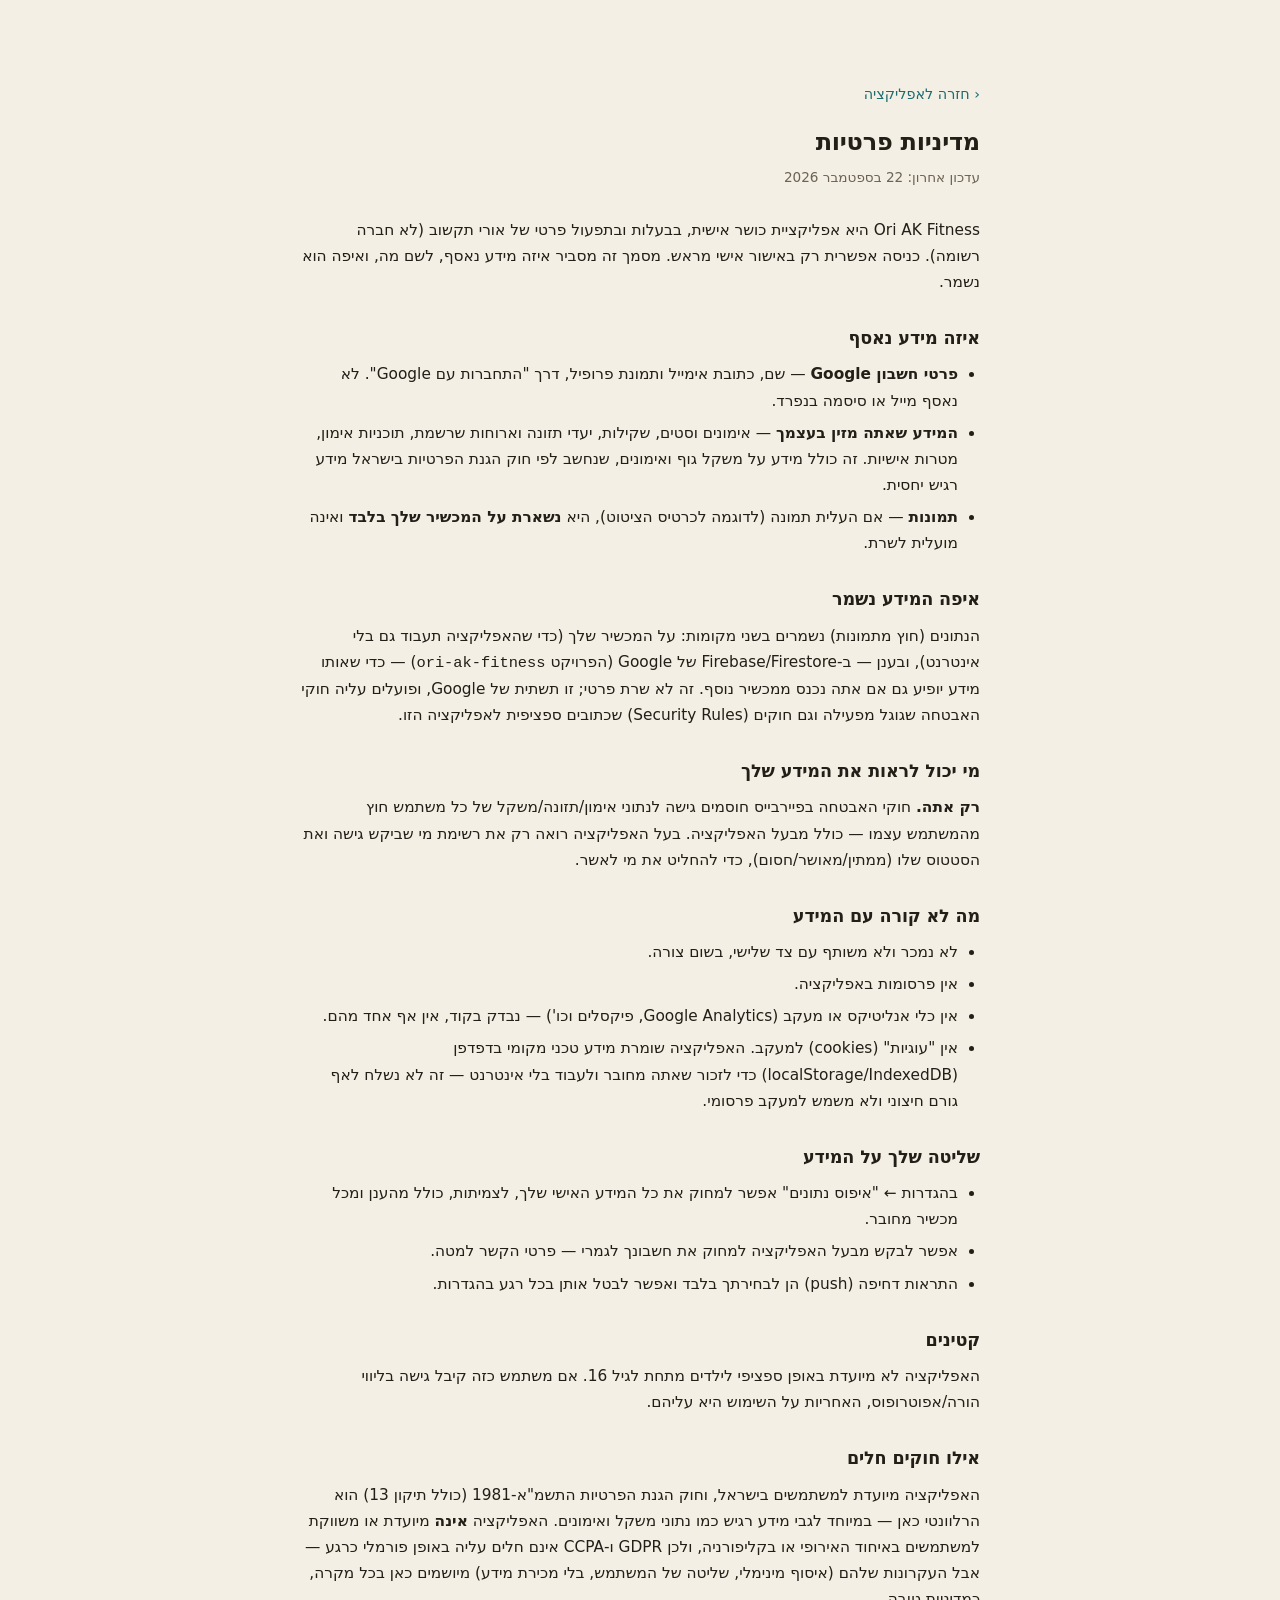
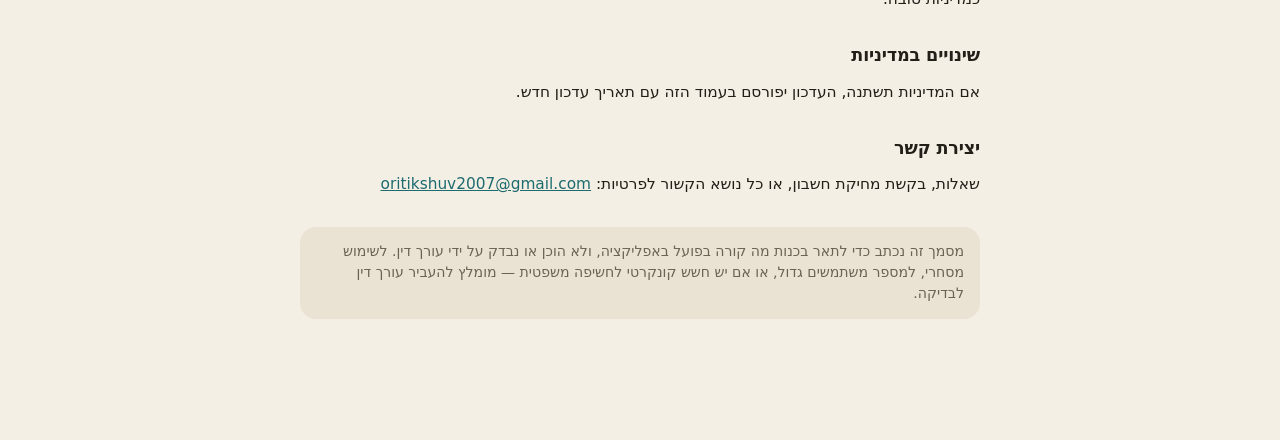
==== privacy.html @ 2ae24470 "Add privacy policy and terms of use pages New privacy.html and terms.html, styled to match the app (" ====
<!DOCTYPE html>
<html lang="he" dir="rtl">
<head>
  <meta charset="UTF-8">
  <meta name="viewport" content="width=device-width, initial-scale=1">
  <title>מדיניות פרטיות — Ori AK Fitness</title>
  <meta name="robots" content="noindex">
  <link rel="icon" href="icons/icon-192.png">
  <link rel="stylesheet" href="css/styles.css">
  <style>
    .legal-page { max-width: 720px; margin: 0 auto; padding: calc(var(--safe-top) + 28px) 20px calc(var(--safe-bottom) + 60px); }
    .legal-page h1 { font-size: 1.5rem; margin-bottom: 6px; }
    .legal-page .updated { color: var(--text-dim); font-size: .85rem; margin-bottom: 28px; }
    .legal-page h2 { font-size: 1.1rem; margin: 30px 0 10px; }
    .legal-page p, .legal-page li { color: var(--text); line-height: 1.7; font-size: .96rem; }
    .legal-page ul { margin: 8px 0; padding-inline-start: 22px; display: flex; flex-direction: column; gap: 6px; }
    .legal-page a { color: var(--gold-deep); }
    .legal-back { display: inline-block; margin-bottom: 18px; color: var(--text-dim); font-size: .9rem; text-decoration: none; }
    .legal-note { background: var(--bg-elev-2); border-radius: var(--r-md); padding: 14px 16px; font-size: .88rem; color: var(--text-dim); margin-top: 30px; }
  </style>
</head>
<body style="background:var(--bg)">
  <main class="legal-page">
    <a class="legal-back" href="./">‹ חזרה לאפליקציה</a>
    <h1>מדיניות פרטיות</h1>
    <p class="updated">עדכון אחרון: 22 בספטמבר 2026</p>

    <p>
      Ori AK Fitness היא אפליקציית כושר אישית, בבעלות ובתפעול פרטי של אורי תקשוב
      (לא חברה רשומה). כניסה אפשרית רק באישור אישי מראש. מסמך זה מסביר איזה מידע
      נאסף, לשם מה, ואיפה הוא נשמר.
    </p>

    <h2>איזה מידע נאסף</h2>
    <ul>
      <li><b>פרטי חשבון Google</b> — שם, כתובת אימייל ותמונת פרופיל, דרך "התחברות עם Google". לא נאסף מייל או סיסמה בנפרד.</li>
      <li><b>המידע שאתה מזין בעצמך</b> — אימונים וסטים, שקילות, יעדי תזונה וארוחות שרשמת, תוכניות אימון, מטרות אישיות. זה כולל מידע על משקל גוף ואימונים, שנחשב לפי חוק הגנת הפרטיות בישראל מידע רגיש יחסית.</li>
      <li><b>תמונות</b> — אם העלית תמונה (לדוגמה לכרטיס הציטוט), היא <b>נשארת על המכשיר שלך בלבד</b> ואינה מועלית לשרת.</li>
    </ul>

    <h2>איפה המידע נשמר</h2>
    <p>
      הנתונים (חוץ מתמונות) נשמרים בשני מקומות: על המכשיר שלך (כדי שהאפליקציה תעבוד
      גם בלי אינטרנט), ובענן — ב-Firebase/Firestore של Google (הפרויקט
      <code>ori-ak-fitness</code>) — כדי שאותו מידע יופיע גם אם אתה נכנס ממכשיר נוסף.
      זה לא שרת פרטי; זו תשתית של Google, ופועלים עליה חוקי האבטחה שגוגל מפעילה
      וגם חוקים (Security Rules) שכתובים ספציפית לאפליקציה הזו.
    </p>

    <h2>מי יכול לראות את המידע שלך</h2>
    <p>
      <b>רק אתה.</b> חוקי האבטחה בפיירבייס חוסמים גישה לנתוני אימון/תזונה/משקל של
      כל משתמש חוץ מהמשתמש עצמו — כולל מבעל האפליקציה. בעל האפליקציה רואה רק את
      רשימת מי שביקש גישה ואת הסטטוס שלו (ממתין/מאושר/חסום), כדי להחליט את מי לאשר.
    </p>

    <h2>מה לא קורה עם המידע</h2>
    <ul>
      <li>לא נמכר ולא משותף עם צד שלישי, בשום צורה.</li>
      <li>אין פרסומות באפליקציה.</li>
      <li>אין כלי אנליטיקס או מעקב (Google Analytics, פיקסלים וכו') — נבדק בקוד, אין אף אחד מהם.</li>
      <li>אין "עוגיות" (cookies) למעקב. האפליקציה שומרת מידע טכני מקומי בדפדפן (localStorage/IndexedDB) כדי לזכור שאתה מחובר ולעבוד בלי אינטרנט — זה לא נשלח לאף גורם חיצוני ולא משמש למעקב פרסומי.</li>
    </ul>

    <h2>שליטה שלך על המידע</h2>
    <ul>
      <li>בהגדרות ← "איפוס נתונים" אפשר למחוק את כל המידע האישי שלך, לצמיתות, כולל מהענן ומכל מכשיר מחובר.</li>
      <li>אפשר לבקש מבעל האפליקציה למחוק את חשבונך לגמרי — פרטי הקשר למטה.</li>
      <li>התראות דחיפה (push) הן לבחירתך בלבד ואפשר לבטל אותן בכל רגע בהגדרות.</li>
    </ul>

    <h2>קטינים</h2>
    <p>
      האפליקציה לא מיועדת באופן ספציפי לילדים מתחת לגיל 16. אם משתמש כזה קיבל
      גישה בליווי הורה/אפוטרופוס, האחריות על השימוש היא עליהם.
    </p>

    <h2>אילו חוקים חלים</h2>
    <p>
      האפליקציה מיועדת למשתמשים בישראל, וחוק הגנת הפרטיות התשמ"א-1981 (כולל
      תיקון 13) הוא הרלוונטי כאן — במיוחד לגבי מידע רגיש כמו נתוני משקל ואימונים.
      האפליקציה <b>אינה</b> מיועדת או משווקת למשתמשים באיחוד האירופי או בקליפורניה,
      ולכן GDPR ו-CCPA אינם חלים עליה באופן פורמלי כרגע — אבל העקרונות שלהם (איסוף
      מינימלי, שליטה של המשתמש, בלי מכירת מידע) מיושמים כאן בכל מקרה, כמדיניות טובה.
    </p>

    <h2>שינויים במדיניות</h2>
    <p>אם המדיניות תשתנה, העדכון יפורסם בעמוד הזה עם תאריך עדכון חדש.</p>

    <h2>יצירת קשר</h2>
    <p>שאלות, בקשת מחיקת חשבון, או כל נושא הקשור לפרטיות: <a href="mailto:oritikshuv2007@gmail.com">oritikshuv2007@gmail.com</a></p>

    <div class="legal-note">
      מסמך זה נכתב כדי לתאר בכנות מה קורה בפועל באפליקציה, ולא הוכן או נבדק
      על ידי עורך דין. לשימוש מסחרי, למספר משתמשים גדול, או אם יש חשש קונקרטי
      לחשיפה משפטית — מומלץ להעביר עורך דין לבדיקה.
    </div>
  </main>
</body>
</html>
---- css/styles.css ----
/* ===================================================================
   Ori Fitness App — עיצוב ראשי (RTL, מובייל-first)
   =================================================================== */

/* ===== ערכת ברירת המחדל: קרם בהיר ===== */
:root {
  --bg:            #f4efe4;
  --bg-elev:       #fffdf7;
  --bg-elev-2:     #eae3d4;
  --line:          rgba(20, 18, 14, .14);
  --line-strong:   rgba(20, 18, 14, .30);
  --line-neutral:  #dbd1be;
  --text:          #221e18;
  --text-dim:      #6b6253;
  --text-faint:    #7b7367;  /* כהה מספיק כדי לעבור את סף הקריאות על הקרם — הערך הקודם (#9b9284) הגיע ל-3.0:1 בלבד */

  --accent:        #2f2a22;   /* אספרסו — הצבע הפעיל על רקע קרם */
  --accent-ink:    #fbf7ef;   /* טקסט על גבי הצבע הפעיל */
  --accent-soft:   rgba(47, 42, 34, .09);
  --accent-2:      #1d6f8f;

  --ok:            #25d366;
  --ok-soft:       rgba(37, 211, 102, .18);
  --warn:          #9a6400;
  --danger:        #b3282f;

  --protein:       #1d6f8f;
  --carbs:         #9a6400;
  --fat:           #6d4bab;

  --shadow-strong: rgba(90, 75, 45, .16);
  --shadow-soft:   rgba(90, 75, 45, .10);
  --scrim:         rgba(255, 253, 247, .82);
  --overlay:       rgba(244, 239, 228, .92);
  --quote-scrim-1: rgba(24, 20, 14, .92);
  --quote-scrim-2: rgba(24, 20, 14, .68);
  --quote-scrim-3: rgba(24, 20, 14, .24);
  --quote-text:    #fdfaf3;

  /* טורקיז — קבוע בשתי הערכות (לא הופך צבע לפי ערכת נושא), משמש רק
     כמבטא "הישג/התקדמות" נקודתי (תגים, פס התקדמות, כפתור ראשי בבית) —
     לא כצבע רקע כללי, כדי לא להציף */
  --gold:      #2f9298;
  --gold-deep: #1d6b6f;
  --gold-ink:  #eaf6f6;

  /* מילוי הכפתורים הראשיים — טורקיז בהיר, ובאז' של האפליקציה במצב לילה
     (נדרס למטה בשני הבלוקים הכהים). לא --gold עצמו: זה נשאר קבוע
     בכוונה לשימושים אחרים (תג "היום", פס התקדמות וכו') */
  --btn-fill-a: var(--gold);
  --btn-fill-b: var(--gold-deep);
  --btn-ink:    var(--gold-ink);

  /* מסגרת/טקסט "היום" באריחי השבוע — טורקיז מותר להישאר שם (יום, לא
     כפתור), אבל gold-deep על רקע כהה יוצא ניגודיות נמוכה מדי לקריאה
     (~2.8:1, מתחת לסף). gold הבהיר יותר עובר (~4.7:1); הטקסט עצמו
     במצב לילה עובר לגמרי לצבע הטקסט הרגיל, קריא ולבן כמעט */
  --today-mark: var(--gold-deep);
  --today-text: var(--gold-deep);

  /* טקסט שנקבע שחור-קבוע (ברכת הבית, כותרת האתגר וכו') — שחור על הקרם
     הבהיר של מצב יום נראה מצוין, אבל אותו #000 קבוע על רקע כהה כמעט
     נעלם. נדרס לבאז' של האפליקציה בשני בלוקי מצב הלילה למטה */
  --hard-black: #000;

  /*
   * חזרה לפונט המערכת. ניסינו כאן Heebo לגוף ו-Frank Ruhl Libre
   * לכותרות, ואורי ביקש את הכתב הקודם בחזרה.
   *
   * הטוקנים נשארו: החלפת כתב בעתיד היא שינוי בשתי השורות האלה בלבד,
   * ואין צורך לגעת שוב בכל הקובץ.
   */
  --font-body: system-ui, -apple-system, "Segoe UI", Roboto, "Helvetica Neue", Arial, sans-serif;
  --font-display: var(--font-body);

  --r-sm: 10px;
  --r-md: 16px;
  --r-lg: 22px;

  --safe-top:    env(safe-area-inset-top, 0px);
  --safe-bottom: env(safe-area-inset-bottom, 0px);
  --tabbar-h: 62px;
  --topbar-h: 54px;
}

/* ===== מצב לילה ===== */
:root[data-theme="dark"] {
  --bg:            #0f1115;
  --bg-elev:       #171a21;
  --bg-elev-2:     #1e222b;
  --line:          rgba(240, 227, 200, .13);
  --line-strong:   rgba(240, 227, 200, .30);
  --line-neutral:  #2a2f3a;
  --text:          #eef1f6;
  --text-dim:      #9aa3b2;
  --text-faint:    #7d8798;

  --accent:        #f0e3c8;   /* קרם — במקום הכתום שהיה */
  --accent-ink:    #1a1610;
  --accent-soft:   rgba(240, 227, 200, .13);
  --accent-2:      #35c9ff;

  /* במצב לילה הכפתורים הראשיים עוברים מטורקיז לבאז' של האפליקציה */
  --btn-fill-a: var(--accent);
  --btn-fill-b: var(--accent);
  --btn-ink:    var(--accent-ink);

  /* "היום" באריחי השבוע: מסגרת בטורקיז הבהיר יותר (קריא על רקע כהה),
     והטקסט עצמו לבן כמו כל טקסט רגיל — לא טורקיז כהה שנבלע ברקע */
  --today-mark: var(--gold);
  --today-text: var(--text);

  /* אותו סיפור: שחור-קבוע נבלע ברקע הכהה, עובר לבאז' של האפליקציה */
  --hard-black: var(--accent);

  --ok:            #25d366;
  --ok-soft:       rgba(37, 211, 102, .22);
  --warn:          #ffc247;
  --danger:        #ff4d5e;

  --protein:       #35c9ff;
  --carbs:         #ffc247;
  --fat:           #b98cff;

  --shadow-strong: rgba(0, 0, 0, .45);
  --shadow-soft:   rgba(0, 0, 0, .32);
  --scrim:         rgba(15, 17, 21, .82);
  --overlay:       rgba(10, 11, 14, .9);
  --quote-scrim-1: rgba(10, 11, 14, .94);
  --quote-scrim-2: rgba(10, 11, 14, .72);
  --quote-scrim-3: rgba(10, 11, 14, .28);
  --quote-text:    #f4f6fa;
}

/* מי שלא בחר ידנית — הולך לפי הגדרת המכשיר */
@media (prefers-color-scheme: dark) {
  :root:not([data-theme="light"]) {
    --bg:            #0f1115;
    --bg-elev:       #171a21;
    --bg-elev-2:     #1e222b;
    --line:          rgba(240, 227, 200, .13);
    --line-strong:   rgba(240, 227, 200, .30);
    --line-neutral:  #2a2f3a;
    --text:          #eef1f6;
    --text-dim:      #9aa3b2;
    --text-faint:    #7d8798;

    --accent:        #f0e3c8;
    --accent-ink:    #1a1610;
    --accent-soft:   rgba(240, 227, 200, .13);
    --accent-2:      #35c9ff;

    --btn-fill-a: var(--accent);
    --btn-fill-b: var(--accent);
    --btn-ink:    var(--accent-ink);

    --today-mark: var(--gold);
    --today-text: var(--text);

    --hard-black: var(--accent);

    --ok:            #25d366;
    --ok-soft:       rgba(37, 211, 102, .22);
    --warn:          #ffc247;
    --danger:        #ff4d5e;

    --protein:       #35c9ff;
    --carbs:         #ffc247;
    --fat:           #b98cff;

    --shadow-strong: rgba(0, 0, 0, .45);
    --shadow-soft:   rgba(0, 0, 0, .32);
    --scrim:         rgba(15, 17, 21, .82);
    --overlay:       rgba(10, 11, 14, .9);
    --quote-scrim-1: rgba(10, 11, 14, .94);
    --quote-scrim-2: rgba(10, 11, 14, .72);
    --quote-scrim-3: rgba(10, 11, 14, .28);
    --quote-text:    #f4f6fa;
  }
}

/* בחירה ידנית גוברת תמיד על הגדרת המכשיר */
:root[data-theme="light"] {
  --bg:            #f4efe4;
  --bg-elev:       #fffdf7;
  --bg-elev-2:     #eae3d4;
  --line:          rgba(20, 18, 14, .14);
  --line-strong:   rgba(20, 18, 14, .30);
  --line-neutral:  #dbd1be;
  --text:          #221e18;
  --text-dim:      #6b6253;
  --text-faint:    #7b7367;  /* כהה מספיק כדי לעבור את סף הקריאות על הקרם — הערך הקודם (#9b9284) הגיע ל-3.0:1 בלבד */

  --accent:        #2f2a22;
  --accent-ink:    #fbf7ef;
  --accent-soft:   rgba(47, 42, 34, .09);
  --accent-2:      #1d6f8f;

  --ok:            #25d366;
  --ok-soft:       rgba(37, 211, 102, .18);
  --warn:          #9a6400;
  --danger:        #b3282f;

  --protein:       #1d6f8f;
  --carbs:         #9a6400;
  --fat:           #6d4bab;

  --shadow-strong: rgba(90, 75, 45, .16);
  --shadow-soft:   rgba(90, 75, 45, .10);
  --scrim:         rgba(255, 253, 247, .82);
  --overlay:       rgba(244, 239, 228, .92);
}

* { box-sizing: border-box; -webkit-tap-highlight-color: transparent; }

/*
 * לחיצה ארוכה על כפתור או כותרת באפליקציה מותקנת לא אמורה לסמן טקסט
 * ולפתוח תפריט "העתק" — זו התנהגות של דף אינטרנט והיא מה שהכי מסגיר
 * שזה לא אפליקציה. שדות קלט וטקסט חופשי שהמשתמש כתב נשארים ניתנים
 * לבחירה, כי שם זה כן שימושי.
 */
body { -webkit-user-select: none; user-select: none; }
input, textarea, [contenteditable],
.quote-text, .goal-text, .full-menu-note, .li-sub, .meal-note {
  -webkit-user-select: text; user-select: text;
}

/*
 * שתי לחיצות מהירות על אותו מקום מגדילות את המסך בדפדפן — וזה קורה בלי
 * כוונה כשלוחצים ברצף על כפתורים קרובים (סימון סטים, ספירת חזרות).
 * manipulation מבטל את זיהוי הלחיצה-הכפולה הזה ומשאיר גלילה רגילה,
 * וגם מוחק את השהיית 300ms שהדפדפן ממתין כדי לבדוק אם תבוא לחיצה שנייה.
 * התוצאה: לחיצות מגיבות מיד, והמסך לא זז.
 *
 * הכלל חל על כל אלמנט ולא רק על html, כי touch-action אינו עובר בירושה:
 * כלל על העטיפה בלבד היה משאיר את הכפתורים עצמם — בדיוק מה שלוחצים
 * עליו — עם ההתנהגות הישנה. (נתפס בבדיקה, לא בהנחה.)
 */
* { touch-action: manipulation; }

/*
 * ספארי באייפון מגדיל את כל העמוד ברגע שנוגעים בשדה קלט שהגופן בו קטן
 * מ-16px — ואז נשאר מוגדל. רוב השדות כאן היו 15.2px, ולכן כל הקלדה של
 * משקל, חזרות או קלוריות הקפיצה את המסך. אין דרך לכבות את זה; הדרך
 * היחידה היא שהגופן לא ירד מ-16px. הכלל יושב אחרי כל השאר בכוונה,
 * כדי לתפוס גם שדות שמגדירים גודל משלהם.
 */
input, select, textarea { font-size: 16px; }

/*
 * רשת שמתפשטת עד קצה המסך (למשל רצועת ימי השבוע) מחושבת בפיקסלים
 * שלמים, אבל ספארי באייפון לפעמים מעגל את עמודות ה-1fr קצת אחרת
 * מכרום — הפרש של כמה פיקסלים שלא נראה כאן בבדיקה בדסקטופ, אבל
 * מציג בפועל תוכן בולט מעבר לקצה המסך אצל אורי. overflow-x:hidden
 * לא מקטין שום דבר — הוא רק מוודא שהפרש עיגול כזה נחתך בשקט במקום
 * ליצור פס גלילה אופקי או "לצאת" מהמסך.
 *
 * רק על html, לא גם על body: כשגם ל-body יש overflow-y מוצהר (אפילו
 * auto), הדפדפן לפעמים בוחר בו כ"מיכל הגלילה" למרות שאין לו בפועל
 * מה לגלול (body פשוט גדל כדי להכיל את התוכן שלו, הוא אף פעם לא
 * "עולה על גדותיו" בעצמו) — וגלגלת העכבר נבלעת בלי לגלול בכלל.
 * html לבד עדיין חוסם את אותה גלישה אופקית, כי הוא ההורה החיצוני
 * ביותר בכל מקרה.
 */
html { overflow-x: hidden; }

html, body {
  margin: 0;
  padding: 0;
  background: var(--bg);
  color: var(--text);
  font-family: var(--font-body);
  /*
   * 16px — גודל הבסיס הסטנדרטי, וכמעט כל הגדלים בקובץ נמדדים ממנו ב-rem.
   *
   * היה כאן 18px לזמן קצר, יחד עם הקטנה של כל העמוד בטלפון: השילוב
   * הזה נראה קטן. כשההקטנה בוטלה והדף עבר לרוחב המכשיר, אותם 18px
   * הפכו לגדולים מדי. 16 ברוחב אמיתי הוא הגודל הנכון — גדול יותר
   * ממה שהיה כאן קודם בפועל, ובלי להיראות מוגזם.
   */
  font-size: 16px;
  line-height: 1.5;
  overscroll-behavior-y: none;
}

body {
  min-height: 100dvh;
  padding-top: calc(var(--topbar-h) + var(--safe-top));
  padding-bottom: calc(var(--tabbar-h) + var(--safe-bottom));
}

h1, h2, h3 { margin: 0; font-weight: 700; letter-spacing: -.01em; }
p { margin: 0; }
button { font-family: inherit; font-size: inherit; }
.hidden { display: none !important; }
.muted { color: var(--text-dim); font-size: .9rem; }

/* ---------- סרגל עליון ---------- */
.topbar {
  position: fixed; inset-block-start: 0; inset-inline: 0; z-index: 40;
  padding-top: var(--safe-top);
  background: var(--scrim);
  backdrop-filter: blur(14px);
  -webkit-backdrop-filter: blur(14px);
  border-bottom: 1px solid var(--line);
}
.topbar-inner {
  height: var(--topbar-h);
  display: flex; align-items: center; justify-content: space-between;
  padding: 0 16px;
}
.brand { display: flex; align-items: center; gap: 9px; }
.brand-logo { width: 28px; height: 28px; border-radius: 8px; display: block; }
.brand-name { font-weight: 800; font-size: 1.05rem; letter-spacing: -.02em; }

.live-timer {
  display: flex; align-items: center; gap: 7px;
  background: var(--accent-soft); color: var(--accent);
  border: 1px solid var(--accent);
  padding: 5px 11px; border-radius: 999px;
  font-variant-numeric: tabular-nums; font-weight: 700; font-size: .9rem;
}
.pulse-dot {
  width: 7px; height: 7px; border-radius: 50%; background: var(--accent);
  animation: pulse 1.4s ease-in-out infinite;
}
@keyframes pulse { 0%,100% { opacity: 1; transform: scale(1); } 50% { opacity: .35; transform: scale(.75); } }

/* ---------- מסכים ---------- */
main { padding: 16px; max-width: 620px; margin: 0 auto; }
.screen { animation: fadeIn .22s ease; }
@keyframes fadeIn { from { opacity: 0; transform: translateY(6px); } to { opacity: 1; transform: none; } }

/* מעבר בהחלקת אצבע — קצר בכוונה: מעל זה זה מרגיש איטי, לא חלק */
.screen.slide-left  { animation: slideFromLeft .19s ease-out; }
.screen.slide-right { animation: slideFromRight .19s ease-out; }
@keyframes slideFromLeft  { from { opacity: .4; transform: translateX(26px); } to { opacity: 1; transform: none; } }
@keyframes slideFromRight { from { opacity: .4; transform: translateX(-26px); } to { opacity: 1; transform: none; } }

/* יותר אוויר בין המקטעים — הרווח הוא מה שמפריד ביניהם עכשיו, במקום
   הקווים הכהים שהוסרו */
.section-head {
  display: flex; align-items: center; justify-content: flex-start; gap: 10px;
  margin: 34px 0 12px;
}
.section-head h2 { font-size: 1.05rem; }

/* אייקון לצד כותרות מקטע — מסגרת דקה בגוון האקסנט, לא רק קו אפור */
/* המידות ב-em ולא ב-px: כך האייקון גדל יחד עם הכותרת שלצידו.
   בפיקסלים קבועים הוא נחתך ברגע שגודל הטקסט הבסיסי עלה. */
.head-icon {
  flex: none; width: 1.3em; height: 1.3em; color: var(--gold-deep);
  display: grid; place-items: center; font-size: 1.15rem; line-height: 1;
}
.head-icon svg { width: 100%; height: 100%; }

/* ---------- תת-קטגוריות אימונים: כוח / אירובי, תחת כותרת "אימונים" אחת ---------- */
.workout-categories { display: flex; flex-direction: column; gap: 22px; }
.workout-category h3 {
  font-size: .86rem; font-weight: 700; color: var(--text-dim);
  margin: 0 0 9px; padding: 0 2px;
}
/* דחיפה לקצה השני של השורה — כדי שהאייקון+הכותרת יישארו צמודים בהתחלה
   גם כשיש עוד פריט (badge/כפתורים) באותה שורה */
.head-actions { display: flex; gap: 8px; margin-inline-start: auto; }

/*
 * שורת פעולות התזונה (חיפוש/ברקוד/מהיר/חדש/מהמאגר) — היו חמישה
 * כפתורי טקסט בתוך שורת הכותרת, שנשברו בלי סדר ברוחב טלפון ואחד
 * מהם (הראשי) בלט בגודל שונה. עכשיו רשת אחידה מתחת לכותרת, בסגנון
 * אייקון-מעל-תווית כמו שורת הניווט התחתונה — כל התאים באותו גודל
 * בדיוק, כולל הפעולה הראשית, שמסומנת רק בצבע ולא בגודל.
 */
.food-actions {
  display: grid; grid-template-columns: repeat(5, 1fr); gap: 8px;
  margin: 2px 0 16px;
}
.food-action {
  display: flex; flex-direction: column; align-items: center; gap: 4px;
  background: linear-gradient(155deg, rgba(255,255,255,.28), rgba(0,0,0,.08)), linear-gradient(150deg, var(--btn-fill-a), var(--btn-fill-b));
  border: 1px solid transparent; color: var(--btn-ink);
  border-radius: var(--r-md); padding: 10px 2px; font-size: .72rem; font-weight: 700;
  cursor: pointer; transition: transform .08s ease, border-color .15s ease;
}
.food-action:active { transform: scale(.96); }
.food-action span { font-size: 1.2rem; line-height: 1; }
/* חמישה תאים ברוחב טלפון צר במיוחד נדחסים מתחת לנוחות קריאה —
   התווית יורדת שורה כדי שהריווח הפנימי לא יילחץ עוד יותר */
@media (max-width: 350px) {
  .food-action { font-size: 0; }
  .food-action span { font-size: 1.3rem; }
}
.hs-value { margin-inline-start: auto; }

/* ---------- כפתורים ---------- */
.btn {
  border: none; border-radius: var(--r-md); padding: 13px 18px;
  font-weight: 700; color: var(--text); background: var(--bg-elev-2);
  cursor: pointer; transition: transform .08s ease, filter .15s ease, background .15s ease;
  display: inline-flex; align-items: center; justify-content: center; gap: 7px;
}
.btn:active { transform: scale(.97); }
/* כל כפתור פעולה ראשי — הטורקיז שלנו, עם שכבת ברק אלכסונית עדינה, לא רק בבית */
.btn-primary {
  background: linear-gradient(155deg, rgba(255,255,255,.3), rgba(0,0,0,.08)), linear-gradient(150deg, var(--btn-fill-a), var(--btn-fill-b));
  color: var(--btn-ink);
  box-shadow: 0 8px 18px -6px rgba(29, 107, 111, .45), 0 2px 4px rgba(29, 107, 111, .3);
  letter-spacing: .01em;
}
.btn-secondary { background: var(--bg-elev-2); border: 1px solid var(--line); }
.btn-danger { background: var(--danger); color: #fff; }
.btn-ghost { background: transparent; border: 1px solid var(--line); color: var(--text-dim); }
.btn-sm { padding: 8px 13px; font-size: .85rem; border-radius: var(--r-sm); }
.btn-xl { width: 100%; padding: 17px; font-size: 1.08rem; border-radius: var(--r-lg); margin-top: 4px; }
.btn-block { width: 100%; }
.icon-btn {
  background: transparent; border: none; color: var(--text-dim);
  font-size: 1.25rem; width: 38px; height: 38px; border-radius: 50%;
  display: grid; place-items: center; cursor: pointer;
}
.icon-btn:active { background: var(--bg-elev-2); }

/* ---------- כרטיסים ---------- */
.quote-card, .timer-card, .kcal-card, .chart-card, .card {
  background: var(--bg-elev);
  border: 1px solid var(--line);
  border-radius: var(--r-lg);
  padding: 18px;
}

/* ברכה בראש מסך הבית — לפי שעה + שם, אם הוגדר. פונט סריפי עברי לתחושה
   יוקרתית/עורכת-דין יותר מברירת המחדל, ותאריך מלא כשורת משנה איטלקית עדינה */
.home-heading { margin: 2px 4px 20px; }
/* שחור בהיר, באז' במצב לילה — ראו --hard-black */
.greeting {
  font-size: 1.65rem; font-weight: 700; letter-spacing: -.01em;
  margin: 0; text-wrap: balance; color: var(--hard-black);
}
.home-date {
  margin: 5px 0 0; font-size: .85rem; font-weight: 600;
  color: var(--hard-black); opacity: .75;
}

/* כותרות המקטעים במסך הבית — פונט רגיל, נקי, עקבי עם שאר האפליקציה */
#screen-home .section-head h2 {
  font-weight: 700; font-size: 1.05rem;
}

/* כרטיס הציטוט — תמונה מהגלריה שלך ברקע, מתחלפת מדי יום עם הציטוט */
.quote-card {
  position: relative; overflow: hidden; padding: 0;
  min-height: 234px; display: flex; align-items: center;
  border-radius: var(--r-lg); border-color: var(--line-neutral);
}
.quote-photo {
  position: absolute; inset: 0;
  background-size: cover; background-position: center;
  transition: opacity .4s ease;
}
.quote-card.has-photo .quote-photo { cursor: pointer; }
/* ברירת מחדל כשאין עדיין תמונות: רקע גיאומטרי בצבעי האפליקציה */
.quote-card:not(.has-photo) .quote-photo {
  background:
    radial-gradient(120% 90% at 85% 0%, rgba(47, 146, 152, .3), transparent 62%),
    repeating-linear-gradient(115deg, rgba(255,255,255,.04) 0 2px, transparent 2px 16px),
    linear-gradient(160deg, #2f2a22, #1a1712);
}
/* שכבת כהות כדי שהטקסט יישאר קריא על כל תמונה */
.quote-card::after {
  content: ''; position: absolute; inset: 0; pointer-events: none;
  /* כהות מרוכזת באמצע (מאחורי הציטוט הממורכז) ובתחתית (מאחורי שורת המקור הקטנה) —
     והחלק העליון נשאר בהיר יותר, כדי שרואים בפועל את התמונה שהעלית */
  background: linear-gradient(to top,
    var(--quote-scrim-2) 6%, var(--quote-scrim-1) 36%,
    var(--quote-scrim-1) 64%, var(--quote-scrim-3) 100%);
}
/* הכרטיס תמיד כהה מתחת לתמונה, גם בערכה הבהירה — לכן טקסט בהיר קבוע */
.quote-text { color: var(--quote-text); }
/* הטקסט (עם הגרשיים) ממורכז אנכית ואופקית בכרטיס */
.quote-body { position: relative; z-index: 1; padding: 18px 18px 44px; width: 100%; text-align: center; }
.quote-text {
  font-size: 1.06rem; font-weight: 600; text-wrap: balance;
  text-shadow: 0 1px 12px rgba(0,0,0,.6);
}
/* שורת המקור — צמודה לתחתית הכרטיס, קטנה ונפרדת מהציטוט הממורכז */
.quote-by {
  position: absolute; inset-inline: 0; inset-block-end: 12px; z-index: 1;
  display: flex; align-items: center; justify-content: center; gap: 6px;
  padding: 0 18px;
}
.quote-badge {
  flex: none; width: 24px; height: 24px; border-radius: 50%;
  background: var(--accent); color: var(--accent-ink);
  display: grid; place-items: center;
  font-size: .68rem; font-weight: 800; letter-spacing: -.02em;
}
.quote-badge:empty { display: none; }
.quote-author { color: rgba(255, 255, 255, .84); font-size: .82rem; font-weight: 600; }

/* כפתור מצלמה קבוע — תמיד זמין להוספת עוד תמונות, גם כשכבר יש רקע */
.quote-photo-btn {
  position: absolute; inset-block-start: 12px; inset-inline-end: 12px; z-index: 2;
  width: 38px; height: 38px; border-radius: 50%;
  background: rgba(20, 18, 14, .4); border: 1px solid rgba(255, 255, 255, .22);
  color: #fff; font-size: 1.05rem; display: grid; place-items: center;
  cursor: pointer; font-family: inherit;
}
.quote-photo-btn:active { background: rgba(20, 18, 14, .6); }

/* רצועת תמונות הרקע — ניהול מתוך דף מנטלי בהגדרות */
.mental-photo-strip {
  display: flex; flex-wrap: wrap; gap: 8px;
}
.mental-photo-thumb {
  width: 64px; height: 64px; border-radius: var(--r-sm);
  object-fit: cover; cursor: pointer; background: var(--bg-elev-2);
}

/* ---------- כרטיסי סיכום בבית: אימונים השבוע + תזונה היום ---------- */
/* צל רך דו-שכבתי לתחושת עומק, בלי פס עליון — אורי לא אהב את הפס הכהה
   שהיה כאן, הוסר */
.hs-card, .challenge-card, .goal-row {
  position: relative;
  box-shadow: 0 1px 2px var(--shadow-strong), 0 10px 22px -8px var(--shadow-strong);
}
.hs-card {
  background: var(--bg-elev);
  border: 1px solid var(--line);
  border-radius: var(--r-md); padding: 13px 14px; overflow: hidden;
}
.hs-value { font-size: .92rem; font-variant-numeric: tabular-nums; }
.hs-value b { font-size: 1.15rem; font-weight: 800; }
.hs-kcal-row {
  margin: 8px 0 9px; font-size: .95rem; font-variant-numeric: tabular-nums;
}
.hs-kcal-row b { font-size: 1.15rem; font-weight: 800; }
/* שורת מאקרו בבית — טור קומפקטי במקום שלוש עמודות, כדי לתפוס פחות מקום */
.hs-macros { display: flex; flex-direction: column; gap: 2px; font-variant-numeric: tabular-nums; }
.hs-macro-row {
  display: flex; align-items: center; justify-content: space-between; gap: 8px;
  padding: 5px 0; border-bottom: 1px solid var(--line);
}
.hs-macros > .hs-macro-row:last-child { border-bottom: none; }
.hs-macro-label { display: flex; align-items: center; gap: 6px; font-size: .86rem; font-weight: 600; color: var(--text); }
.hs-macro-val { font-size: .88rem; color: var(--text-dim); }
.hs-macros b { color: var(--text); font-weight: 800; font-size: .96rem; }
.hs-macro-ico { font-size: 1.1rem; line-height: 1; }

/* ---------- יעדים אישיים (מסך הבית) ---------- */
/* כל מטרה כרטיסון נפרד עם מספר "מבריק" (אותה שכבת אור עדינה על ה-accent
   כמו נקודות הימים למעלה), במקום רשימה שטוחה עם קווי הפרדה */
.goals-card { display: flex; flex-direction: column; gap: 8px; }
.goals-card .muted {
  padding: 14px; font-size: .85rem; text-align: center;
  background: var(--bg-elev); border: 1px dashed var(--line); border-radius: var(--r-md);
}
.goal-row {
  display: flex; align-items: center; gap: 12px;
  padding: 12px 14px; border-radius: var(--r-md); overflow: hidden;
  background: var(--bg-elev); border: 1px solid var(--line);
}
.goal-num {
  flex: none; width: 30px; height: 30px; border-radius: 10px;
  background: linear-gradient(155deg, rgba(255,255,255,.35), rgba(0,0,0,.06)), linear-gradient(150deg, var(--btn-fill-a), var(--btn-fill-b));
  color: var(--btn-ink); box-shadow: 0 2px 6px rgba(29, 107, 111, .35);
  display: grid; place-items: center; font-size: .82rem; font-weight: 800;
}
.goal-text { font-size: .94rem; font-weight: 600; }

/* ---------- כרטיס האתגר (מסך הבית) ---------- */
/* הכותרת יושבת מחוץ למסגרת, כמו כל section-head אחר בבית — לא בתוך הכרטיס */
#challengeTitle {
  overflow: hidden; text-overflow: ellipsis; white-space: nowrap; color: var(--hard-black);
}
.challenge-card {
  position: relative;
  background: var(--bg-elev); border: 1px solid var(--line);
  border-radius: var(--r-md); padding: 12px 14px;
}
.challenge-card.is-empty {
  border-style: dashed; box-shadow: none;
  color: var(--text-dim); font-size: .85rem; text-align: center;
}
.challenge-card .bar-fill { background: linear-gradient(90deg, var(--gold-deep), var(--gold)); }
.challenge-msg { font-size: .8rem; color: var(--text-dim); margin-top: 9px; }
.challenge-msg.is-praise { font-size: .88rem; font-weight: 700; color: var(--text); }
.challenge-msg.is-gentle { font-size: .86rem; font-weight: 600; color: var(--hard-black); }
.challenge-actions { display: flex; gap: 8px; margin-top: 10px; }
.challenge-actions .btn { flex: 1; }
.challenge-confetti { position: absolute; inset: -10px -10px auto -10px; height: 60px; overflow: visible; pointer-events: none; }

/* ---------- מדליות (גיליון הגדרות) ---------- */
.badge-grid { display: grid; grid-template-columns: repeat(3, 1fr); gap: 10px; }
.badge-tile {
  display: flex; flex-direction: column; align-items: center; gap: 6px;
  padding: 14px 6px; border-radius: var(--r-md); background: var(--bg-elev-2);
  text-align: center; opacity: .55;
}
.badge-tile.is-earned { opacity: 1; background: var(--accent-soft); }
.badge-icon { font-size: 1.7rem; }
.badge-name { font-size: .72rem; font-weight: 600; color: var(--text-dim); }
.badge-tile.is-earned .badge-name { color: var(--text); }

.hs-cardio-list { display: flex; flex-direction: column; gap: 5px; }
.hs-cardio-row {
  display: flex; justify-content: space-between; font-size: .8rem;
  color: var(--text-dim); font-variant-numeric: tabular-nums;
}
.hs-cardio-row b { color: var(--text); font-weight: 700; }

/* ---------- גלריה ---------- */
/* צומצם מ-32px: מסך התזונה מציג עד שלוש תיבות כאלה זו מתחת לזו
   (מאגר, תפריט מלא, ארוחות היום) לפני שיש נתונים — הריווח הגדול
   הפך אותו לדף ארוך במיוחד בלי להוסיף שום מידע */
.empty-state {
  grid-column: 1 / -1; text-align: center; color: var(--text-dim);
  padding: 22px 16px; border: 1px dashed var(--line); border-radius: var(--r-lg);
  font-size: .9rem;
}
.empty-icon { font-size: 1.7rem; margin-bottom: 6px; }

/* ---------- טיימר אימון ---------- */
.timer-card { text-align: center; background: linear-gradient(160deg, var(--bg-elev-2), var(--bg-elev)); }
.timer-label { color: var(--accent); font-size: .8rem; font-weight: 700; letter-spacing: .06em; }
.timer-value {
  font-size: 3.1rem; font-weight: 800; font-variant-numeric: tabular-nums;
  letter-spacing: -.02em; margin: 2px 0; direction: ltr;
}
.timer-sub { color: var(--text-dim); font-size: .88rem; }

/* ---------- תרגילים ---------- */
.exercise-card {
  background: var(--bg-elev); border: 1px solid var(--line);
  border-radius: var(--r-lg); padding: 12px; margin-top: 9px;
}
.exercise-head { display: flex; align-items: center; justify-content: space-between; gap: 8px; }
.exercise-name { font-weight: 700; font-size: 1rem; }
.exercise-meta { color: var(--text-faint); font-size: .78rem; }

.set-table { margin-top: 8px; display: flex; flex-direction: column; gap: 5px; }
.set-head, .set-row {
  display: grid; grid-template-columns: 30px 1fr 1fr 36px 30px; gap: 7px; align-items: center;
}
.set-head { color: var(--text-faint); font-size: .72rem; padding: 0 2px; }
.set-idx {
  background: var(--bg-elev-2); border-radius: 8px; text-align: center;
  font-size: .82rem; font-weight: 700; color: var(--text-dim); padding: 6px 0;
}
.set-row input {
  width: 100%; background: var(--bg-elev-2); border: 1px solid var(--line-strong);
  color: var(--text); border-radius: var(--r-sm); padding: 9px 8px;
  text-align: center; font-size: 1rem; font-weight: 600;
  font-variant-numeric: tabular-nums; direction: ltr;
  transition: border-color .15s ease, background .15s ease;
}
.set-row input:focus {
  outline: none; border-color: var(--accent); background: var(--bg-elev);
}
.set-row input.filled { border-color: var(--ok); }
.set-del { color: var(--text-faint); font-size: 1rem; width: 30px; height: 34px; }

/* תיבת הסימון של הסט — נדלקת לבד כשהשדות מלאים, וגם לחיצה ידנית */
.set-check {
  width: 36px; height: 36px; padding: 0;
  border: 1px solid var(--line); border-radius: 10px;
  background: var(--bg-elev-2); color: var(--accent-ink);
  font-size: 1rem; font-weight: 800; line-height: 1;
  cursor: pointer; font-family: inherit;
  display: grid; place-items: center;
  transition: background .15s ease, border-color .15s ease, transform .1s ease;
}
.set-check:active { transform: scale(.9); }
.set-check.is-done { background: var(--ok); border-color: var(--ok); color: #fff; }

/* סט שהושלם — מודגש בעדינות בלי להפוך לבלתי קריא */
.set-row.is-done .set-idx { background: var(--accent-soft); color: var(--ok); }
.set-row.is-done input { border-color: var(--ok); }

.add-set-btn {
  margin-top: 8px; width: 100%; background: transparent;
  border: 1px dashed var(--line); color: var(--text-dim);
  border-radius: var(--r-sm); padding: 8px; cursor: pointer; font-weight: 600;
}
.add-set-btn:active { background: var(--bg-elev-2); }

/* סרגל פעולות דביק — נשאר בהישג יד בכל גלילה */
.action-bar {
  position: sticky;
  inset-block-end: calc(var(--tabbar-h) + var(--safe-bottom) + 10px);
  z-index: 20;
  display: grid; grid-template-columns: 1fr 1.4fr; gap: 9px;
  margin-top: 18px; padding: 10px;
  background: var(--scrim);
  backdrop-filter: blur(12px); -webkit-backdrop-filter: blur(12px);
  border: 1px solid var(--line); border-radius: var(--r-lg);
  box-shadow: 0 10px 30px var(--shadow-strong);
}

/* ---------- לוח ימי השבוע במסך האימון ----------
   פעם היה מחובר לכרטיס "היום" מתחתיו בלי הפרדה, וזה בדיוק מה שהגביל
   את גודל האריחים — הריפוד של הכרטיס גזל מהם רוחב. עכשיו הרצועה
   עצמה חופשית וזורמת עד קצוות המסך, בדיוק כמו בבית, והאריחים גדולים
   בהתאם. כרטיס "היום" נשאר כרטיס נפרד ומודגש מתחתיה. */
#screen-workout .week-strip { gap: 2px; margin-inline: -6px; margin-top: 2px; margin-bottom: 16px; }
#screen-workout .day-letter { font-size: 1.8rem; }
#screen-workout .day-plan { font-size: .72rem; }

.today-card {
  padding: 20px 18px;
  background: linear-gradient(160deg, var(--bg-elev-2), var(--bg-elev));
  border: 1px solid var(--line); border-radius: var(--r-lg);
}
.today-day { color: var(--accent); font-size: .78rem; font-weight: 700; letter-spacing: .05em; }
.today-name { font-size: 1.45rem; margin: 4px 0 6px; }
.today-sub { color: var(--text-dim); font-size: .88rem; margin-bottom: 16px; }
/* תגית "בוצע!" שמחליפה לגמרי את כפתור ההתחלה — לא מאפשרים להתחיל
   שוב את אותו אימון, רק "אימון חופשי במקום" נשאר זמין מתחת */
.today-done-badge {
  width: 100%; padding: 17px; border-radius: var(--r-lg); margin-top: 4px;
  background: var(--ok); color: #fff;
  display: flex; align-items: center; justify-content: center; gap: 9px;
  font-weight: 800; font-size: 1.08rem;
}
.today-done-icon { width: 20px; height: 20px; flex: none; }
.today-done-icon polyline {
  fill: none; stroke: #fff; stroke-width: 3.4;
  stroke-linecap: round; stroke-linejoin: round;
}

/* התרגילים של היום, גלויים לפני שמתחילים */
.today-exercises {
  list-style: none; margin: 0 0 16px; padding: 0;
  display: flex; flex-direction: column; gap: 1px;
  background: var(--line); border-radius: var(--r-md); overflow: hidden;
}
.today-exercises li {
  display: flex; align-items: center; justify-content: space-between; gap: 10px;
  background: var(--bg-elev); padding: 10px 13px; font-size: .88rem;
}
.te-name { font-weight: 600; min-width: 0; overflow: hidden; text-overflow: ellipsis; white-space: nowrap; }
.te-target { color: var(--text-faint); font-size: .78rem; flex: none; font-variant-numeric: tabular-nums; }

/* בחירת אימון ביום שלא שובץ */
.today-picks { display: flex; flex-direction: column; gap: 9px; margin: 4px 0 2px; }
.pick-card {
  display: flex; flex-direction: column; gap: 3px; text-align: start;
  background: var(--bg-elev); border: 1px solid var(--line);
  border-radius: var(--r-md); padding: 13px 15px; cursor: pointer;
  font-family: inherit; color: var(--text);
  transition: border-color .15s ease, background .15s ease;
}
.pick-card:active { background: var(--bg-elev-2); border-color: var(--accent); }
.pick-name { font-weight: 700; font-size: 1rem; }
.pick-sub {
  color: var(--text-dim); font-size: .78rem;
  overflow: hidden; text-overflow: ellipsis; white-space: nowrap;
}

/* ימי השבוע — שבעה אריחים ריבועיים.
   `aspect-ratio: 1` ולא גובה בפיקסלים: הרוחב נגזר מרוחב המסך, והגובה
   רודף אחריו לבדו. כך זה נשאר ריבוע מדויק בכל מסך בלי מספר קבוע
   שצריך לתחזק, וגם אם גודל הטקסט הבסיסי משתנה. */
.week-strip { display: grid; grid-template-columns: repeat(7, 1fr); gap: 5px; }

/*
 * במסך הבית האריחים גדולים ככל שהרוחב מרשה: שבעה ריבועים בשורה
 * אחת הם דבר צר מטבעו, ולכן הרווחים ביניהם מצומצמים והרצועה נמשכת
 * עד הקצוות — זה כל מה שאפשר להוציא בלי לוותר על יום או לגלוש.
 */
/*
 * שבעה ריבועים בשורה אחת חסומים ברוחב המסך: כל אחד יכול להיות לכל
 * היותר שביעית ממנו. לכן ה"גדול יותר" מגיע משלושה מקומות קטנים —
 * הרצועה נמתחת עד קצוות המסך, הרווחים מצטמצמים, והאות בפנים גדלה.
 */
/* הרצועה יושבת ישר מתחת לכותרת המקטע, ולכן צריך כאן מרווח משלה —
   קודם היא באה אחרי כרטיס שכבר סיפק אותו */
#hsWeekStrip { gap: 2px; margin-inline: -6px; margin-top: 2px; }
#hsCardioCard { margin-top: 10px; }
#hsWeekStrip .day-letter { font-size: 1.8rem; }
#hsWeekStrip .day-plan { font-size: .72rem; }
.day-chip {
  position: relative; aspect-ratio: 1;
  /*
   * בלי זה האריח מסרב להצטמצם מתחת לרוחב הטקסט שבתוכו (ברירת המחדל
   * של פריט ב-grid היא min-width: auto), שבעת האריחים גולשים מהרוחב
   * הזמין, והאחרון נחתך מחוץ למסך. שם אימון ארוך כמו "כתפיים ובטן"
   * הספיק כדי שיום שישי ושבת ייעלמו.
   */
  min-width: 0;
  background: var(--bg-elev); color: var(--text-dim);
  /* קו דק ובגוון עצמאי ולא ב-var(--line) הכללי: האריח אמור להיראות
     כמו משטח שקוע, לא כמו משהו מוקף במסגרת */
  border: 1px solid var(--line-neutral);
  /* פינה של בערך חמישית מהצלע — היחס שנותן לריבוע להיראות רך
     ומכוון, במקום מלבן מעוגל */
  border-radius: 13px; padding: 5px 3px; cursor: pointer;
  display: flex; flex-direction: column; align-items: center; justify-content: center; gap: 2px;
  transition: border-color .15s ease, background .15s ease, color .15s ease;
}
.day-chip:active { background: var(--bg-elev-2); }
/* האות והתווית מתחתיה היו קטנות מדי לקריאה נוחה — הועלו יחד,
   בדוק שבעה תגים עדיין נכנסים בשורה אחת ברוחב טלפון לפני שינוי חוזר */
.day-letter { font-weight: 700; font-size: 1.12rem; line-height: 1.1; color: var(--text); }
.day-plan {
  font-size: .61rem; line-height: 1.2; text-align: center;
  max-width: 100%; overflow: hidden; text-overflow: ellipsis; white-space: nowrap;
}
.day-chip.has-plan { border-color: var(--line-neutral); }
.day-chip.has-plan .day-letter { color: var(--text); }
.day-chip.has-plan .day-plan { color: var(--accent); }
/* היום מסומן במסגרת טורקיז, לא במילוי מלא — המילוי המלא נשמר לכפתור
   הפעולה הראשי בלבד, כדי שטורקיז ימשיך לומר דבר אחד ולא חמישה */
.day-chip.is-today {
  background: var(--bg-elev); color: var(--today-text);
  border-color: var(--today-mark); box-shadow: none;
}
.day-chip.is-today .day-letter,
.day-chip.is-today .day-plan { color: var(--today-text); }
.day-chip.is-static { cursor: default; }
/* התג כולו נצבע ירוק שקוף כשהאימון שלו כבר בוצע השבוע — וי גדול ושקוף
   ברקע, כדי שהצבע יראה "מהרקע" ובכל זאת יישאר אפשר לקרוא איזה יום ומה
   האימון (האות והשם נשארים מעל הוי, לא מוחלפים בו) */
.day-chip.is-done { background: var(--ok-soft); border-color: var(--ok); box-shadow: none; }
/* יום שהוא גם היום וגם כבר בוצע: מילוי הירוק הרגיל של "בוצע" נשאר,
   ומעליו רק מסגרת טורקיז שמסמנת שזה גם היום */
.day-chip.is-today.is-done { border-color: var(--today-mark); }
/* וי אמיתי מ-SVG (קו קצר וקו ארוך, כמו וי אמיתי) — לא תו טקסט מעוגל,
   פינות חדות לגמרי (stroke-linecap/linejoin לא round) */
.day-check {
  position: absolute; z-index: 0; pointer-events: none;
  width: 55%; height: 55%; inset: 0; margin: auto;
}
.day-check polyline {
  fill: none; stroke: var(--ok); stroke-width: 3.2;
  stroke-linecap: round; stroke-linejoin: round;
  opacity: .45;
}
.day-chip.is-done .day-letter,
.day-chip.is-done .day-plan { position: relative; z-index: 1; }

/* יום עם גם כוח וגם אירובי — האייקון של האירובי בפינה, לא עוד טקסט
   שנחתך; שם התוכנית עצמו נשאר הטקסט הראשי של האריח */
.day-cardio-badge {
  position: absolute; z-index: 2;
  inset-block-start: 3px; inset-inline-end: 3px;
  font-size: .58rem; line-height: 1;
  filter: drop-shadow(0 1px 1px var(--shadow-strong));
}

.list-item.is-selected { border-color: var(--accent); background: var(--accent-soft); }
.list-item.is-static { cursor: default; }
.list-item.is-static:active { background: var(--bg-elev); }

.day-select {
  flex: none; background: var(--bg-elev-2); border: 1px solid var(--line);
  color: var(--text); border-radius: var(--r-sm); padding: 8px 10px;
  font-size: 1rem; font-family: inherit; max-width: 45%;
}
.day-select:focus { outline: none; border-color: var(--accent); }

.chip.is-on { background: var(--accent-soft); border-color: var(--accent); color: var(--accent); }
.icon-btn.is-active { color: var(--accent); background: var(--accent-soft); }

/* ---------- עורך תוכנית / תפריט ---------- */
.plan-ex-list { display: flex; flex-direction: column; gap: 9px; }
.plan-ex {
  display: grid; grid-template-columns: 28px 1fr auto; gap: 9px; align-items: start;
  background: var(--bg-elev-2); border: 1px solid var(--line);
  border-radius: var(--r-md); padding: 10px;
}
.plan-ex-idx {
  width: 28px; height: 28px; border-radius: 8px; background: var(--bg-elev);
  display: grid; place-items: center; font-size: .8rem; font-weight: 700; color: var(--text-dim);
}
.plan-ex-main { display: flex; flex-direction: column; gap: 7px; min-width: 0; }
.plan-ex-main > input {
  width: 100%; background: var(--bg-elev); border: 1px solid var(--line);
  color: var(--text); border-radius: var(--r-sm); padding: 9px 11px; font-size: 1rem;
  font-family: inherit;
}
.plan-ex-main > input:focus { outline: none; border-color: var(--accent); }
.plan-ex-targets {
  display: flex; align-items: center; gap: 6px; flex-wrap: wrap;
  color: var(--text-faint); font-size: .78rem;
}
.plan-ex-targets input {
  width: 58px; background: var(--bg-elev); border: 1px solid var(--line);
  color: var(--text); border-radius: 8px; padding: 7px 6px; text-align: center;
  font-size: 1rem; font-variant-numeric: tabular-nums; direction: ltr; font-family: inherit;
}
.plan-ex-targets input:focus { outline: none; border-color: var(--accent); }
/* שדות מאקרו עם כותרת מפורשת מעל כל אחד — קלוריות, חלבון, פחמימות, שומן */
.macro-grid {
  display: grid; grid-template-columns: repeat(4, 1fr); gap: 7px;
  margin-top: 8px;
}
.macro-cell { display: flex; flex-direction: column; gap: 3px; min-width: 0; }
.macro-cell-label {
  font-size: .68rem; font-weight: 700; color: var(--text-dim);
  text-align: center; white-space: nowrap;
  overflow: hidden; text-overflow: ellipsis;
}
.macro-cell input {
  width: 100%; background: var(--bg-elev); border: 1px solid var(--line);
  color: var(--text); border-radius: 8px; padding: 8px 4px; text-align: center;
  font-size: 1rem; font-variant-numeric: tabular-nums; direction: ltr; font-family: inherit;
}
.macro-cell input:focus { outline: none; border-color: var(--accent); }
.macro-cell-unit {
  font-size: .62rem; color: var(--text-faint); text-align: center;
}

.plan-ex-actions { display: flex; flex-direction: column; gap: 2px; }
.plan-ex-actions .icon-btn { width: 30px; height: 30px; font-size: 1rem; }
.plan-ex-actions .icon-btn[disabled] { opacity: .25; pointer-events: none; }

.plan-total {
  display: flex; justify-content: space-between; align-items: center;
  margin-top: 14px; padding: 12px 14px;
  background: var(--bg-elev-2); border-radius: var(--r-md);
  font-size: .86rem; color: var(--text-dim);
}
.plan-total b { color: var(--text); font-variant-numeric: tabular-nums; }

/* ---------- תפריט יומי: סימון "אכלתי" ---------- */
.plan-meal {
  background: var(--bg-elev); border: 1px solid var(--line);
  border-radius: var(--r-md); padding: 12px 14px;
  display: flex; align-items: center; gap: 12px; cursor: pointer;
  transition: border-color .15s ease, background .15s ease, opacity .15s ease;
}
.plan-meal:active { background: var(--bg-elev-2); }
.plan-check {
  width: 26px; height: 26px; flex: none; border-radius: 50%;
  border: 1px solid var(--line); display: grid; place-items: center;
  font-size: .82rem; font-weight: 800; color: var(--accent-ink);
  transition: background .15s ease, border-color .15s ease;
}
.plan-meal.is-eaten { border-color: var(--ok); }
.plan-meal.is-eaten .plan-check { background: var(--ok); border-color: var(--ok); }
.plan-meal.is-eaten .li-title { text-decoration: line-through; color: var(--text-dim); }

/* גרסה מוגדלת — "התפריט של היום" עבר לראש מסך התזונה, אז הוא מקבל יותר נפח */
.list-lg .plan-meal { padding: 16px 17px; gap: 14px; }
.list-lg .plan-check { width: 30px; height: 30px; font-size: .92rem; }
.list-lg .li-title { font-size: 1.08rem; }
.list-lg .li-sub { font-size: .86rem; }
.list-lg .li-side { font-size: 1.05rem; }

/* כפתור "תפריט מלא" בתוך שורת ארוחה קבועה — פותח את הטקסט החופשי בלי
   לגעת בסימון "אכלתי" של השורה */
.plan-note-btn {
  display: inline-block; margin-top: 7px;
  background: var(--accent-soft); border: 1px solid var(--line); color: var(--text-dim);
  border-radius: 999px; padding: 3px 11px; font-size: .72rem; font-weight: 700;
  cursor: pointer; font-family: inherit;
}
.plan-note-btn:active { border-color: var(--accent); color: var(--accent); }

/* טקסט חופשי (תוכן ארוחה) — שומר על ירידות שורה כמו שנכתבו */
.meal-details-text {
  white-space: pre-wrap; line-height: 1.55; color: var(--text);
  font-size: .9rem; background: var(--bg-elev-2); border-radius: var(--r-md);
  padding: 12px 14px;
}

/* התפריט המלא — הערה תמידית וגלויה בראש מסך התזונה, למי ששוכח מה לאכול */
.full-menu-card {
  white-space: pre-wrap; line-height: 1.55; font-size: .9rem;
  background: var(--bg-elev); border: 1px solid var(--line);
  border-radius: var(--r-md); padding: 13px 14px;
}
.full-menu-card.is-empty {
  color: var(--text-dim); text-align: center;
  border-style: dashed; white-space: normal;
}

/* תזכורת מוטיבציה/הבטחה בתוך האימון הפעיל — אותו ציטוט שמתחלף בבית */
.workout-reminder {
  margin: 14px 0 0; padding: 11px 14px;
  background: var(--accent-soft); border: 1px solid var(--line);
  border-radius: var(--r-md); text-align: center;
  color: var(--text-dim); font-size: .86rem; font-style: italic; line-height: 1.5;
}

.session-note {
  margin: 14px 0 0; padding: 10px 13px;
  background: var(--bg-elev-2); border: 1px solid var(--line);
  border-radius: var(--r-md);
  color: var(--text-dim); font-size: .78rem; line-height: 1.55;
}

/* ---------- "פעם שעברה" בכרטיס תרגיל ---------- */
.last-time {
  margin-top: 6px; font-size: .78rem; color: var(--text-dim);
  display: flex; align-items: center; gap: 6px; flex-wrap: wrap;
  font-variant-numeric: tabular-nums; direction: rtl;
}
.last-time-tag {
  background: var(--bg-elev-2); border: 1px solid var(--line);
  color: var(--text-faint); border-radius: 999px;
  padding: 2px 8px; font-size: .68rem; font-weight: 700; flex: none;
}

/* ---------- אירובי — יעד שבועי (עיגולים לחיצים בתוך שורת האירובי עצמה,
   לא כרטיס נפרד מעליה — כפתור אחד לכל סוג אירובי, לא שניים) ---------- */
.wg-dots { display: flex; gap: 6px; flex: none; }
.wg-dot {
  width: 22px; height: 22px; border-radius: 50%;
  border: 1px solid var(--line); flex: none; padding: 0;
  background: var(--bg-elev-2); cursor: pointer;
  transition: background .2s ease, border-color .2s ease;
}
.wg-dot.filled { background: var(--accent); border-color: var(--accent); }
.cardio-row.is-done .wg-dot.filled { background: var(--ok); border-color: var(--ok); }

/* ---------- חגיגת יעד שבועי ---------- */
.goal-burst {
  position: fixed; inset: 0; z-index: 90;
  display: grid; place-items: center; padding: 24px;
  background: rgba(0,0,0,0); pointer-events: none;
  transition: background .3s ease;
}
.goal-burst.is-in { background: rgba(0,0,0,.45); }
.goal-burst.is-out { background: rgba(0,0,0,0); }
.goal-burst-confetti { position: absolute; inset: 0; overflow: hidden; }
.goal-burst-card {
  position: relative; background: var(--bg-elev); border: 1px solid var(--line);
  border-radius: var(--r-lg); padding: 26px 24px; text-align: center;
  max-width: 320px; box-shadow: 0 20px 60px var(--shadow-strong);
  transform: scale(.75) translateY(10px); opacity: 0;
  transition: transform .4s cubic-bezier(.2,1.4,.4,1), opacity .3s ease;
}
.goal-burst.is-in .goal-burst-card { transform: scale(1) translateY(0); opacity: 1; }
.goal-burst.is-out .goal-burst-card { transform: scale(.9) translateY(-6px); opacity: 0; }
.goal-burst-emoji { font-size: 2.6rem; }
.goal-burst-title { font-size: 1.3rem; font-weight: 800; margin-top: 6px; }
.goal-burst-sub { color: var(--text-dim); font-size: .86rem; margin-top: 8px; line-height: 1.5; }

/* ---------- אירובי ---------- */
.cardio-row {
  background: var(--bg-elev); border: 1px solid var(--line);
  border-radius: var(--r-md); padding: 12px 14px;
  display: flex; align-items: center; gap: 12px; cursor: pointer;
  transition: border-color .15s ease, background .15s ease;
}
.cardio-row:active { background: var(--bg-elev-2); }
.cardio-row.is-done { border-color: var(--ok); }
.cardio-icon { font-size: 1.5rem; flex: none; width: 34px; text-align: center; }
.cardio-plus {
  flex: none; width: 30px; height: 30px; border-radius: 50%;
  border: 1px dashed var(--line); color: var(--text-faint);
  display: grid; place-items: center; font-size: 1.05rem; font-weight: 700;
}
.cardio-count {
  flex: none; background: var(--ok); color: var(--accent-ink);
  border-radius: 999px; padding: 4px 11px;
  font-weight: 800; font-size: .85rem; font-variant-numeric: tabular-nums;
}
/* ---------- מסך הגדרות ---------- */
.settings-intro { margin-bottom: 6px; }
.settings-intro h2 { font-size: 1.3rem; margin-bottom: 6px; }
.settings-intro .muted { font-size: .86rem; line-height: 1.6; }

/* חלוקה גדולה בהגדרות: עליך מול האפליקציה. קו עליון עדין ורווח גדול
   יותר מסמנים החלפת נושא — לא רק עוד מקטע קטן כמו section-head */
.settings-supergroup { margin-top: 40px; padding-top: 22px; border-top: 1px solid var(--line); }
.settings-supergroup:first-of-type { margin-top: 4px; padding-top: 0; border-top: none; }
.settings-supergroup-label {
  font-size: .8rem; font-weight: 800; color: var(--text-faint); letter-spacing: .01em;
}
/* המקטע הראשון בתוך הקבוצה יושב צמוד לתווית שלה, לא ברווח הרגיל של 34px */
.settings-supergroup-label + .section-head { margin-top: 10px; }

.settings-group {
  display: flex; flex-direction: column;
  background: var(--bg-elev); border: 1px solid var(--line);
  border-radius: var(--r-lg); overflow: hidden;
}
.settings-item {
  display: flex; align-items: center; gap: 13px;
  background: none; border: none; border-bottom: 1px solid var(--line);
  color: var(--text); padding: 14px 16px; cursor: pointer; text-align: start;
  font-family: inherit; width: 100%; text-decoration: none; box-sizing: border-box;
}
.settings-group .settings-item:last-child { border-bottom: none; }
.settings-item:active { background: var(--bg-elev-2); }
/* שורת select (ערכת צבעים, קפיצה אוטומטית) בתוך אותה קבוצת הגדרות —
   אותו ריפוד וקו הפרדה כמו settings-item, כדי שזה ייראה שורה אחת
   ולא שני סוגי כרטיס שונים */
.settings-group > .setting-row { padding: 14px 16px; border-bottom: 1px solid var(--line); }
.settings-group > .setting-row:last-child { border-bottom: none; }
.si-ico { font-size: 1.25rem; flex: none; width: 26px; text-align: center; }
.si-main { flex: 1; display: flex; flex-direction: column; gap: 2px; min-width: 0; }
.si-main b { font-size: .95rem; font-weight: 700; }
.si-main small {
  color: var(--text-dim); font-size: .78rem;
  overflow: hidden; text-overflow: ellipsis; white-space: nowrap;
}
.si-arrow { color: var(--text-faint); font-size: 1.3rem; flex: none; }

/* ---------- אשף הגדרה ראשונית ---------- */
.wizard {
  position: fixed; inset: 0; z-index: 75;
  background: var(--overlay);
  backdrop-filter: blur(8px); -webkit-backdrop-filter: blur(8px);
  display: grid; place-items: center; padding: 20px;
  animation: fadeIn .25s ease;
}
.wizard-card {
  background: var(--bg-elev); border: 1px solid var(--line);
  border-radius: var(--r-lg); width: 100%; max-width: 440px;
  max-height: 88dvh; display: flex; flex-direction: column;
  animation: popIn .35s cubic-bezier(.2, 1.2, .4, 1);
}
.wizard-steps {
  display: flex; gap: 6px; padding: 16px 20px 0;
}
.wizard-steps span {
  flex: 1; height: 4px; border-radius: 999px; background: var(--bg-elev-2);
  transition: background .3s ease;
}
.wizard-steps span.done { background: var(--accent); }
.wizard-body {
  padding: 18px 20px 4px; overflow-y: auto; -webkit-overflow-scrolling: touch;
}
.wizard-body h2 { font-size: 1.25rem; margin-bottom: 8px; text-wrap: balance; }
.wizard-body > .muted { font-size: .88rem; line-height: 1.6; margin-bottom: 16px; }
.wizard-emoji { font-size: 2.6rem; line-height: 1; margin-bottom: 10px; }
.wizard-actions {
  display: flex; align-items: center; gap: 9px;
  padding: 14px 20px 18px; border-top: 1px solid var(--line); margin-top: 12px;
}
.wizard-actions #wizardNext { flex: 1; }
.wizard-actions .btn-ghost { border: none; }

/* ---------- שורת הגדרה ---------- */
.setting-row {
  display: flex; align-items: center; justify-content: space-between;
  gap: 14px; cursor: pointer;
}
.setting-row > span { display: flex; flex-direction: column; gap: 3px; min-width: 0; }
.setting-row b { font-size: .95rem; font-weight: 700; }
.setting-row small { color: var(--text-dim); font-size: .78rem; line-height: 1.4; }
.setting-row select {
  flex: none; background: var(--bg-elev-2); border: 1px solid var(--line);
  color: var(--text); border-radius: var(--r-sm); padding: 9px 11px;
  font-size: 1rem; font-family: inherit;
}
.setting-row select:focus { outline: none; border-color: var(--accent); }

/* ---------- אזור מסוכן ---------- */
/* מרוחק מכל שאר ההגדרות בכוונה, וקטן מספיק שלא לוחצים עליו בטעות */
.danger-zone {
  margin-top: 56px;
  padding-top: 18px;
  border-top: 1px solid var(--line);
  text-align: center;
}
.danger-zone-link {
  background: none; border: none; font-family: inherit;
  color: var(--text-faint); font-size: .74rem;
  padding: 8px 12px; cursor: pointer;
}
.danger-zone-link:active { color: var(--danger); }

.reset-confirm-input {
  width: 100%; background: var(--bg-elev-2); border: 1px solid var(--line-strong);
  color: var(--text); border-radius: var(--r-md); padding: 13px 14px;
  font-size: 1rem; font-family: inherit; text-align: center;
  margin-top: 6px;
}
.reset-confirm-input:focus { outline: none; border-color: var(--danger); }

.sheet-body textarea {
  width: 100%; background: var(--bg-elev-2); border: 1px solid var(--line-strong);
  color: var(--text-dim); border-radius: var(--r-md); padding: 11px 12px;
  resize: vertical; line-height: 1.4;
}
.sheet-body textarea:focus { outline: none; border-color: var(--accent); }

/* ---------- שבבי בחירה ---------- */
.chip-row { display: flex; flex-wrap: wrap; gap: 7px; margin-bottom: 14px; }
.chip {
  background: var(--bg-elev-2); border: 1px solid var(--line); color: var(--text-dim);
  border-radius: 999px; padding: 7px 13px; font-size: .84rem; font-weight: 600;
  cursor: pointer; font-family: inherit;
}
.chip:active { background: var(--accent-soft); border-color: var(--accent); color: var(--accent); }

/* ---------- רשימות ---------- */
.list { display: flex; flex-direction: column; gap: 9px; }
.list-item {
  background: var(--bg-elev); border: 1px solid var(--line);
  border-radius: var(--r-md); padding: 13px 14px;
  display: flex; align-items: center; gap: 12px; cursor: pointer;
}
.list-item:active { background: var(--bg-elev-2); }
.li-main { flex: 1; min-width: 0; }
.li-title { font-weight: 700; font-size: .96rem; }
.li-sub { color: var(--text-dim); font-size: .8rem; margin-top: 2px; }
.li-side { text-align: end; font-weight: 700; font-variant-numeric: tabular-nums; }
.li-side small { display: block; color: var(--text-faint); font-weight: 500; font-size: .72rem; }
.li-thumb { width: 46px; height: 46px; border-radius: 10px; object-fit: cover; flex: none; background: var(--bg-elev-2); }

/* ---------- יומן שקילות ---------- */
.weight-log-row {
  display: flex; align-items: center; gap: 10px;
  background: var(--bg-elev); border: 1px solid var(--line);
  border-radius: var(--r-md); padding: 10px 12px;
}
.weight-log-row input {
  flex: 1; min-width: 0; background: var(--bg-elev-2); border: 1px solid var(--line);
  color: var(--text); border-radius: var(--r-sm); padding: 11px 12px; font-size: 1.1rem;
  font-weight: 700; direction: ltr; text-align: center; font-variant-numeric: tabular-nums;
}
.weight-log-row input:focus { outline: none; border-color: var(--accent); }
.weight-log-unit { color: var(--text-dim); font-size: .84rem; flex: none; }
.list-item.weight-row { cursor: default; }
.list-item.weight-row:active { background: var(--bg-elev); }

/* ---------- ניווט תאריך ---------- */
.date-nav { display: flex; align-items: center; justify-content: space-between; margin-bottom: 14px; }
.date-label {
  background: var(--bg-elev); border: 1px solid var(--line); color: var(--text);
  border-radius: 999px; padding: 8px 20px; font-weight: 700; cursor: pointer;
}
/* חצי הניווט היו טקסט דק וקטן שנבלע ליד ה"היום" — עכשיו עיגול מלא,
   גדול וברור, כמו כפתור אמיתי ולא רק תו צף */
.date-nav .icon-btn {
  width: 44px; height: 44px;
  background: var(--bg-elev); border: 1px solid var(--line); color: var(--text);
}
.chevron-icon {
  width: 20px; height: 20px;
}
.chevron-icon polyline {
  fill: none; stroke: currentColor; stroke-width: 2.6;
  stroke-linecap: round; stroke-linejoin: round;
}
.hidden-date { position: fixed; opacity: 0; pointer-events: none; width: 1px; height: 1px; }

/* ---------- קלוריות ---------- */
.kcal-card { display: flex; flex-wrap: wrap; }

/*
 * טבעת המאקרו — שלושה קשתות (חלבון/פחמימות/שומן) בצבע הראוי לכל אחת,
 * לפי חלקן היחסי בקלוריות שנאכלו היום (לא בגרמים — שומן שוקל פי 2.25
 * מחלבון/פחמימות לאותה קלוריה, אז חלוקה לפי גרם הייתה מטעה). במרכז
 * הטבעת נשאר המספר שהיה בשורת הסיכום — "נותרו/חריגה" מתוך היעד.
 */
.kcal-card { flex-direction: column; align-items: center; gap: 16px; }
.kcal-ring-wrap { position: relative; width: 152px; height: 152px; flex: none; }
.kcal-ring { width: 100%; height: 100%; transform: rotate(-90deg); }
.kcal-ring-track, .kcal-ring-seg { fill: none; stroke-width: 12; }
.kcal-ring-track { stroke: var(--bg-elev-2); }
.kcal-ring-seg { stroke-linecap: butt; transition: stroke-dasharray .5s ease, stroke-dashoffset .5s ease; }
.kcal-ring-seg[data-macro="protein"] { stroke: var(--protein); }
.kcal-ring-seg[data-macro="carbs"] { stroke: var(--carbs); }
.kcal-ring-seg[data-macro="fat"] { stroke: var(--fat); }
.kcal-ring-center {
  position: absolute; inset: 0;
  display: flex; flex-direction: column; align-items: center; justify-content: center;
  text-align: center; gap: 1px;
}
.kcal-ring-label { font-size: .78rem; font-weight: 700; color: var(--text-dim); }
.kcal-ring-center b {
  font-size: 1.9rem; font-weight: 800; line-height: 1.15; color: var(--text);
  font-variant-numeric: tabular-nums;
}
.kcal-card.over .kcal-ring-center b { color: var(--danger); }
.kcal-ring-sub { font-size: .72rem; color: var(--text-dim); font-variant-numeric: tabular-nums; }

/* מתחת לטבעת — שורה נפרדת לכל מאקרו: נקודת הצבע שלו, השם, והכמות */
.macros { width: 100%; display: flex; flex-direction: column; }
.macro {
  display: flex; align-items: center; gap: 9px;
  padding: 8px 0; border-bottom: 1px solid var(--line);
}
.macros > .macro:last-child { border-bottom: none; }
.macro-dot { width: 10px; height: 10px; border-radius: 50%; flex: none; }
.macro[data-macro="protein"] .macro-dot { background: var(--protein); }
.macro[data-macro="carbs"]   .macro-dot { background: var(--carbs); }
.macro[data-macro="fat"]     .macro-dot { background: var(--fat); }
.macro-name { flex: 1; min-width: 0; font-size: .9rem; font-weight: 600; color: var(--text-dim); }
/*
 * flex ולא טקסט זורם: "ג׳" הוא תו עברי, ואלגוריתם הדו-כיווניות של
 * הדפדפן מסדר מחדש טקסט מעורב של עברית וספרות לפי כללים משלו — גם
 * בתוך אזור שמוגדר LTR. פריטי flex אינם עוברים סידור כזה, ולכן הסדר
 * כאן הוא בדיוק סדר ה-HTML: יחידה, ואז המספרים.
 */
.macro-val {
  font-size: .92rem; color: var(--text); font-weight: 700;
  font-variant-numeric: tabular-nums; white-space: nowrap;
  display: flex; align-items: baseline; direction: ltr;
}
.macro-val .m-sep, .macro-val .m-goal { color: var(--text-dim); font-weight: 600; }
.macro-val .m-unit { color: var(--text-faint); font-weight: 600; font-size: .8em; margin-inline-end: 5px; }
.macro.is-done .macro-val b { color: var(--ok); }
.macro.is-over .macro-val b { color: var(--danger); }

.head-badge {
  background: var(--bg-elev-2); border: 1px solid var(--line);
  color: var(--text-dim); border-radius: 999px;
  padding: 4px 11px; font-size: .76rem; font-weight: 700;
  font-variant-numeric: tabular-nums;
}
.head-badge.is-complete {
  background: var(--accent-soft); border-color: var(--ok); color: var(--ok);
}

/* ---------- טפסים ---------- */
.field { margin-bottom: 14px; }
.field label { display: block; font-size: .82rem; color: var(--text-dim); margin-bottom: 6px; }
.field input, .field select, .field textarea {
  width: 100%; background: var(--bg-elev-2); border: 1px solid var(--line-strong);
  color: var(--text); border-radius: var(--r-md); padding: 13px 14px; font-size: 1rem;
  font-family: inherit;
}
.field input:focus, .field select:focus, .field textarea:focus { outline: none; border-color: var(--accent); }
.field input[type="number"] { direction: ltr; text-align: start; font-variant-numeric: tabular-nums; }
.field-row { display: grid; grid-template-columns: 1fr 1fr; gap: 10px; }
.field-row-3 { display: grid; grid-template-columns: repeat(3, 1fr); gap: 10px; }

.photo-picker {
  width: 100%; aspect-ratio: 16/9; border: 1px dashed var(--line); border-radius: var(--r-md);
  display: grid; place-items: center; color: var(--text-faint); cursor: pointer;
  overflow: hidden; background: var(--bg-elev-2); position: relative;
}
.photo-picker img { width: 100%; height: 100%; object-fit: cover; }
.photo-picker .ph-hint { text-align: center; font-size: .88rem; }

/* ---------- גרפים ---------- */
.chart-card { padding: 16px 12px; }
.chart-title { font-size: .86rem; color: var(--text-dim); margin: 0 4px 10px; }
.chart-subtitle { font-size: .74rem; color: var(--accent); font-weight: 700; margin: -6px 4px 10px; }
.chart-subtitle:empty { display: none; }

/* ---------- ניווט בגרף — לדפדף אחורה בהיסטוריה, לא רק חלון קבוע ---------- */
.chart-nav {
  display: flex; align-items: center; justify-content: center; gap: 14px;
  margin: 0 0 8px;
}
.chart-nav-btn {
  width: 30px; height: 30px; border-radius: 50%; flex: none;
  background: var(--bg-elev-2); border: none; color: var(--text);
  font-size: 1.1rem; line-height: 1; display: grid; place-items: center;
  cursor: pointer; transition: opacity .15s ease;
}
.chart-nav-btn:disabled { opacity: .35; cursor: default; }
.chart-nav-range {
  font-size: .78rem; color: var(--text-dim); font-variant-numeric: tabular-nums;
  min-width: 92px; text-align: center;
}
.chart-host { width: 100%; }
.chart-host svg { width: 100%; height: auto; display: block; overflow: visible; }
.chart-empty { text-align: center; color: var(--text-faint); padding: 34px 10px; font-size: .88rem; }
.chart-legend { display: flex; gap: 14px; justify-content: center; margin-top: 12px; flex-wrap: wrap; }
.chart-legend .cl { text-align: center; }
.chart-legend .cl b { display: block; font-size: 1.05rem; font-variant-numeric: tabular-nums; }
.chart-legend .cl span { font-size: .72rem; color: var(--text-faint); }

/* ---------- ניווט תחתון ---------- */
.tabbar {
  position: fixed; inset-block-end: 0; inset-inline: 0; z-index: 40;
  display: grid; grid-template-columns: repeat(4, 1fr);
  background: var(--scrim);
  backdrop-filter: blur(14px); -webkit-backdrop-filter: blur(14px);
  border-top: 1px solid var(--line);
  padding-bottom: var(--safe-bottom);
}
.tab {
  background: none; border: none; color: var(--text-faint);
  height: var(--tabbar-h); display: flex; flex-direction: column;
  align-items: center; justify-content: center; gap: 3px; cursor: pointer;
  transition: color .15s ease;
}
.tab-ico { font-size: 1.24rem; line-height: 1; filter: grayscale(1) opacity(.6); transition: filter .15s ease; }
.tab-txt { font-size: .68rem; font-weight: 600; }
.tab.active { color: var(--accent); }
.tab.active .tab-ico { filter: none; }

/* ---------- Bottom sheet ---------- */
.sheet-backdrop {
  position: fixed; inset: 0; background: var(--overlay); z-index: 50;
  animation: fadeIn .2s ease;
}
.sheet {
  position: fixed; inset-inline: 0; inset-block-end: 0; z-index: 51;
  background: var(--bg-elev); border-radius: var(--r-lg) var(--r-lg) 0 0;
  border-top: 1px solid var(--line);
  max-height: 88dvh; display: flex; flex-direction: column;
  padding-bottom: var(--safe-bottom);
  animation: slideUp .25s cubic-bezier(.2,.8,.3,1);
}
@keyframes slideUp { from { transform: translateY(100%); } to { transform: none; } }
.sheet-handle { width: 38px; height: 4px; background: var(--line); border-radius: 999px; margin: 9px auto 2px; }
.sheet-head { display: flex; align-items: center; justify-content: space-between; padding: 6px 16px 4px; }
.sheet-head h3 { font-size: 1.05rem; }
.sheet-body { padding: 10px 16px 20px; overflow-y: auto; -webkit-overflow-scrolling: touch; }

/* ---------- Lightbox ---------- */
.lightbox {
  position: fixed; inset: 0; z-index: 60; background: rgba(8, 7, 5, .95);
  display: grid; place-items: center; padding: 20px;
  animation: fadeIn .2s ease;
}
.lightbox img { max-width: 100%; max-height: 78dvh; border-radius: var(--r-md); object-fit: contain; }
.lightbox-close { position: absolute; inset-block-start: calc(12px + var(--safe-top)); inset-inline-end: 12px; color: #fff; font-size: 1.5rem; }
.lightbox-delete { position: absolute; inset-block-end: calc(24px + var(--safe-bottom)); }
.lightbox-delete.confirming { animation: pulseWarn 1s ease infinite; }
@keyframes pulseWarn { 0%, 100% { filter: brightness(1); } 50% { filter: brightness(1.35); } }

/* ---------- חגיגה ---------- */
.celebration {
  position: fixed; inset: 0; z-index: 70; background: var(--overlay);
  backdrop-filter: blur(6px); -webkit-backdrop-filter: blur(6px);
  display: grid; place-items: center; padding: 22px;
  animation: fadeIn .25s ease;
}
.celebration-card {
  background: var(--bg-elev); border: 1px solid var(--line);
  border-radius: var(--r-lg); padding: 26px 20px; text-align: center;
  width: 100%; max-width: 380px;
  animation: popIn .4s cubic-bezier(.2,1.3,.4,1);
}
@keyframes popIn { from { transform: scale(.8); opacity: 0; } to { transform: none; opacity: 1; } }
.celebration-emoji { font-size: 2.8rem; }
.celebration-card h2 { margin: 6px 0 18px; }
.summary-grid { display: grid; grid-template-columns: 1fr 1fr; gap: 10px; margin-bottom: 20px; }
.summary-grid .sg {
  background: var(--bg-elev-2); border-radius: var(--r-md); padding: 12px 8px;
}
.summary-grid .sg b { display: block; font-size: 1.3rem; font-variant-numeric: tabular-nums; }
.summary-grid .sg span { font-size: .72rem; color: var(--text-dim); }

.confetti-host { position: absolute; inset: 0; overflow: hidden; pointer-events: none; }
.confetti {
  position: absolute; width: 9px; height: 15px; inset-block-start: -20px;
  animation: fall linear forwards;
}
@keyframes fall {
  to { transform: translateY(105dvh) rotate(720deg); opacity: .1; }
}

/* ---------- שיא אישי ---------- */

/* ההתראה יושבת מתחת לסרגל העליון ולא באמצע המסך — כדי שאפשר יהיה
   להמשיך לסמן סטים בזמן שהיא מוצגת. היא נעלמת לבד אחרי כמה שניות. */
.pr-pop {
  position: fixed; inset: 0; z-index: 75;
  display: grid; place-items: start center;
  padding: calc(var(--topbar-h) + var(--safe-top) + 14px) 16px 0;
  pointer-events: none;
}
.pr-card {
  pointer-events: auto; cursor: pointer;
  display: flex; align-items: center; gap: 13px;
  width: 100%; max-width: 380px;
  background: var(--bg-elev); border: 2px solid var(--warn);
  border-radius: var(--r-lg); padding: 13px 17px;
  box-shadow: 0 14px 40px var(--shadow-strong);
}
.pr-card.pr-in { animation: prIn .45s cubic-bezier(.2,1.3,.4,1); }
@keyframes prIn {
  from { transform: translateY(-26px) scale(.85); opacity: 0; }
  to   { transform: none; opacity: 1; }
}
.pr-trophy { font-size: 2.3rem; line-height: 1; flex: none; animation: prShine 1.1s ease-in-out 2; }
@keyframes prShine {
  0%, 100% { transform: none; }
  30% { transform: rotate(-12deg) scale(1.15); }
  60% { transform: rotate(9deg) scale(1.08); }
}
.pr-text { min-width: 0; }
.pr-kicker { font-size: .72rem; font-weight: 800; letter-spacing: .03em; color: var(--warn); }
.pr-ex { font-weight: 700; font-size: 1rem; margin-top: 1px; overflow-wrap: anywhere; }
.pr-weight { font-size: 1.3rem; font-weight: 800; font-variant-numeric: tabular-nums; line-height: 1.25; }
.pr-prev { font-size: .75rem; color: var(--text-dim); font-variant-numeric: tabular-nums; direction: rtl; }

/* סימון הסט ששבר שיא — במהלך האימון וגם בפרטי אימון בהיסטוריה */
.set-row.is-pr > .set-idx:first-child { position: relative; background: var(--accent-soft); }
.set-row.is-pr > .set-idx:first-child::after {
  content: "🏆"; position: absolute; inset-block-start: -8px; inset-inline-start: -7px;
  font-size: .72rem; line-height: 1; pointer-events: none;
}

.pr-badge {
  display: inline-block; margin-inline-start: 7px; vertical-align: 1px;
  background: var(--accent-soft); border: 1px solid var(--warn); color: var(--warn);
  border-radius: 999px; padding: 1px 8px;
  font-size: .68rem; font-weight: 800; white-space: nowrap;
}
.li-tag {
  display: inline-block; margin-inline-start: 7px; vertical-align: 1px;
  background: rgba(29, 107, 111, .1); border: 1px solid rgba(29, 107, 111, .35); color: var(--gold-deep);
  border-radius: 999px; padding: 1px 8px;
  font-size: .68rem; font-weight: 700; white-space: nowrap;
}
.pr-note {
  background: var(--accent-soft); border: 1px solid var(--warn); color: var(--warn);
  border-radius: var(--r-sm); padding: 9px 12px; margin-bottom: 14px;
  font-size: .84rem; font-weight: 700;
}

/* ---------- Toast ---------- */
.toast-host {
  position: fixed; inset-block-end: calc(var(--tabbar-h) + var(--safe-bottom) + 14px);
  inset-inline: 0; z-index: 80;
  display: flex; flex-direction: column; align-items: center; gap: 8px;
  pointer-events: none; padding: 0 16px;
}
.toast {
  background: var(--bg-elev-2); border: 1px solid var(--line);
  color: var(--text); padding: 11px 18px; border-radius: 999px;
  font-size: .88rem; font-weight: 600; max-width: 100%;
  box-shadow: 0 8px 24px var(--shadow-strong);
  animation: toastIn .25s ease;
}
.toast.ok { border-color: var(--ok); }
.toast.err { border-color: var(--danger); }
@keyframes toastIn { from { transform: translateY(12px); opacity: 0; } to { transform: none; opacity: 1; } }
.toast.out { animation: toastOut .25s ease forwards; }
@keyframes toastOut { to { transform: translateY(12px); opacity: 0; } }

/* אין כאן התאמות למסך צר בכוונה: תגית ה-viewport ב-index.html קובעת רוחב
   קבוע של 620px, ולכן הטלפון מצייר את אותה תצוגה בדיוק כמו המחשב ומקטין
   אותה. כל כלל שהיה משנה עיצוב לפי רוחב היה יוצר שוב הבדל בין המכשירים —
   וזה בדיוק מה שאורי ביקש למנוע. */

/* ---------- סורק הברקוד ---------- */
/* ---------- תזכורות במסך הבית ---------- */

/* צבע הזהב ולא כרטיס רגיל: תזכורת אמורה למשוך את העין ברגע שנכנסים,
   אחרת היא סתם עוד שורה בין השאר */
.reminder {
  display: flex; align-items: center; gap: 11px;
  background: var(--bg-elev); border: 1px solid var(--gold);
  border-radius: var(--r-md); padding: 12px 14px; margin-bottom: 12px;
  box-shadow: 0 2px 10px -6px var(--shadow-strong);
}
.reminder-ico { font-size: 1.5rem; line-height: 1; flex: none; }
.reminder-main { flex: 1; min-width: 0; }
.reminder-title { font-weight: 700; font-size: .95rem; }
.reminder-text { font-size: .8rem; color: var(--text-dim); margin-top: 2px; }
.reminder-x {
  flex: none; background: transparent; border: none; color: var(--text-faint);
  font-size: 1rem; cursor: pointer; padding: 4px 2px; line-height: 1;
}

/* ---------- נשנושים ---------- */

/* גובה קבוע ולא רשימה שנמתחת: הגיליון נשאר באותו גודל בזמן שמסננים
   בחיפוש, ולא קופץ מתחת לאצבע באמצע לחיצה */
.snack-list {
  max-height: 46vh; overflow-y: auto; margin: 4px -4px 12px; padding: 0 4px;
  -webkit-overflow-scrolling: touch;
}
.snack-row {
  display: flex; align-items: center; gap: 10px;
  padding: 9px 12px; margin-bottom: 7px;
  background: var(--bg-elev); border: 1px solid var(--line); border-radius: var(--r-md);
}
.snack-row.is-on { border-color: var(--gold); background: var(--bg-elev-2); }
.snack-main { min-width: 0; flex: 1; }
.snack-name { font-weight: 700; font-size: .98rem; }
.snack-sub { font-size: .78rem; color: var(--text-dim); margin-top: 2px; }
.snack-stepper { display: flex; align-items: center; gap: 4px; }
.snack-btn {
  width: 38px; height: 38px; flex: none;
  border: 1px solid var(--line); border-radius: 10px;
  background: var(--bg-elev-2); color: var(--text);
  font-size: 1.25rem; font-weight: 700; line-height: 1; cursor: pointer;
}
.snack-btn:active { transform: scale(.94); }
.snack-count { min-width: 26px; text-align: center; font-size: 1.05rem; }
.snack-total {
  text-align: center; font-weight: 700; margin-bottom: 10px;
  color: var(--gold-deep);
}
.snack-total.is-empty { color: var(--text-dim); font-weight: 400; }
.snack-quick { margin-top: 14px; }
.snack-quick summary { cursor: pointer; font-size: .88rem; color: var(--text-dim); }
.snack-quick-row { display: flex; gap: 8px; margin-top: 10px; }
.snack-quick-row input { flex: 1; }
.snack-note { font-size: .76rem; margin-top: 12px; }

.bc-scanner {
  position: fixed; inset: 0; z-index: 95;
  background: #000; display: flex; flex-direction: column;
  align-items: center; justify-content: center;
}
body.bc-open { overflow: hidden; }
.bc-scanner video {
  position: absolute; inset: 0;
  width: 100%; height: 100%; object-fit: cover;
}
/* מסגרת הכיוון — חלון שקוף בתוך שכבה כהה, כדי שברור לאן לכוון.
   המסגרת רחבה ושטוחה כצורת ברקוד אמיתי, וההחשכה סביבה קלה בלבד:
   שכבה כהה מדי מקשה לראות מה מכוונים, וזו הייתה תלונה אמיתית. */
.bc-frame {
  position: relative; z-index: 1;
  width: min(92vw, 460px); aspect-ratio: 5 / 2;
  border: 3px solid var(--gold); border-radius: 14px;
  box-shadow: 0 0 0 100vmax rgba(0, 0, 0, .28);
}
.bc-hint {
  position: relative; z-index: 1; margin-top: 22px;
  color: #fff; font-weight: 700; font-size: 1.05rem;
  text-shadow: 0 1px 8px rgba(0, 0, 0, .9);
}
.bc-actions {
  position: absolute; z-index: 2;
  inset-block-end: calc(var(--safe-bottom) + 26px); inset-inline: 0;
  display: flex; gap: 10px; justify-content: center; padding: 0 20px;
}
.bc-actions .btn { background: rgba(255, 255, 255, .92); color: #111; border: none; }

.bc-head { display: flex; align-items: center; gap: 12px; margin-bottom: 16px; }
.bc-img { width: 58px; height: 58px; object-fit: contain; border-radius: 10px; background: var(--bg-elev-2); }
.bc-name { display: block; font-size: 1rem; margin-bottom: 3px; }
.bc-preview {
  display: flex; align-items: center; justify-content: space-between; gap: 12px;
  background: var(--bg-elev-2); border: 1px solid var(--line);
  border-radius: var(--r-md); padding: 13px 15px; margin: 14px 0;
}
.bc-kcal { display: flex; align-items: baseline; gap: 6px; }
.bc-kcal b { font-size: 1.5rem; font-weight: 800; }
.bc-kcal span { font-size: .82rem; color: var(--text-dim); }
.bc-macros { display: flex; gap: 10px; font-size: .84rem; color: var(--text-dim); }

/* שורת החשבון בהגדרות היא תצוגה בלבד, לא כפתור */
.settings-item.is-static { cursor: default; }
.settings-item.is-static:active { background: var(--bg-elev); }

/* ---------- שער הכניסה (דף הנחיתה למי שלא מחובר) ----------
   יושב מעל האפליקציה באותה כתובת, כדי שלא יהיו שתי כתובות נפרדות
   לאתר ולאפליקציה. body.gate-open מסתיר את ממשק האפליקציה מאחוריו. */
.gate {
  position: fixed; inset: 0; z-index: 90;
  background: var(--bg); overflow-y: auto;
  -webkit-overflow-scrolling: touch;
}
body.gate-open { overflow: hidden; }
/* כל עוד השער פתוח, אין טעם שהסרגלים של האפליקציה יציצו מאחוריו */
body.gate-open .topbar,
body.gate-open .tabbar,
body.gate-open main { display: none !important; }

.gate-scroll {
  max-width: 620px; margin: 0 auto;
  padding: calc(var(--safe-top) + 34px) 20px calc(var(--safe-bottom) + 34px);
}
.gate-hero { text-align: center; }
.gate-logo {
  width: 76px; height: 76px; border-radius: 20px; display: block; margin: 0 auto 18px;
  box-shadow: 0 14px 30px -10px var(--shadow-strong);
}
.gate-eyebrow {
  display: inline-block; background: var(--bg-elev); border: 1px solid var(--line);
  padding: 6px 14px; border-radius: 999px;
  font-size: .8rem; font-weight: 700; color: var(--text-dim); margin-bottom: 18px;
}
.gate-title { font-size: 1.9rem; line-height: 1.2; margin-bottom: 14px; text-wrap: balance; }
.gate-title span { color: var(--gold-deep); }
.gate-lede { color: var(--text-dim); font-size: 1rem; margin-bottom: 26px; }

.gate-auth { margin-bottom: 34px; }
.gate-note { font-size: .85rem; color: var(--text-dim); margin-top: 12px; }
.gate-note.is-pending { color: var(--warn); font-weight: 700; }
.gate-note.is-denied { color: var(--danger); font-weight: 700; }
.gate-note a { color: var(--gold-deep); font-weight: 600; }

.gate-features { display: grid; grid-template-columns: 1fr 1fr; gap: 10px; }
@media (max-width: 430px) { .gate-features { grid-template-columns: 1fr; } }
.gate-feature {
  background: var(--bg-elev); border: 1px solid var(--line); border-radius: var(--r-md);
  padding: 15px 14px; text-align: start;
  box-shadow: 0 1px 2px var(--shadow-strong);
}
.gate-feature span { font-size: 1.5rem; line-height: 1; display: block; margin-bottom: 7px; }
.gate-feature b { display: block; font-size: .95rem; margin-bottom: 3px; }
.gate-feature small { color: var(--text-dim); font-size: .82rem; line-height: 1.45; }

.gate-foot {
  text-align: center; color: var(--text-faint); font-size: .82rem;
  margin-top: 30px; padding-top: 18px; border-top: 1px solid var(--line);
}
.gate-foot a { color: var(--text-dim); }

/* ---------- ניהול משתמשים ---------- */

.user-group + .user-group { margin-top: 20px; }
.user-group-head {
  font-size: .82rem; font-weight: 700; color: var(--text-dim);
  margin-bottom: 8px;
}
.user-row { align-items: center; gap: 11px; }
.user-avatar { width: 40px; height: 40px; border-radius: 50%; }
.user-avatar-blank {
  display: grid; place-items: center; font-size: 1.1rem;
  border: 1px solid var(--line);
}
/* הכפתורים יורדים לשורה משלהם כשאין מקום, במקום למעוך את השם */
.user-actions { display: flex; flex-wrap: wrap; gap: 7px; flex: none; }

/* ---------- הודעת גרסה חדשה (זמני, ראה showUpdateBar ב-app.js) ---------- */

/* יושבת מעל שורת הטאבים ולא מעליהם, כדי לא לחסום ניווט בזמן שהיא מוצגת */
.update-bar {
  position: fixed; inset-inline: 10px;
  inset-block-end: calc(var(--tabbar-h) + var(--safe-bottom) + 10px);
  z-index: 40;
  display: flex; align-items: center; justify-content: space-between; gap: 12px;
  background: linear-gradient(150deg, var(--btn-fill-a), var(--btn-fill-b));
  color: var(--btn-ink);
  border-radius: var(--r-md); padding: 11px 14px;
  box-shadow: 0 10px 24px -8px rgba(0, 0, 0, .45);
  font-size: .9rem; font-weight: 600;
}
.update-bar button {
  background: var(--btn-ink); color: var(--btn-fill-b);
  border: 0; font-weight: 800; flex: none;
}


@media (prefers-reduced-motion: reduce) {
  *, *::before, *::after { animation-duration: .01ms !important; transition-duration: .01ms !important; }
}

/* ===================================================================
   מעבר "נקי" — פחות קווים, יותר אוויר.

   הקווים הכהים סביב כל אלמנט הוחלפו בקו שיער בהיר (--line), וכאן
   מוחזר מה שאסור היה להיחלש איתם: מצב נבחר, מצב שהושלם, ופוקוס.
   אלה נושאים מידע ולא רק גבול, ולכן הם נשארים בעובי 2px.
   =================================================================== */

.set-row input.filled,
.set-row.is-done input,
.set-check.is-done,
.day-chip.has-plan,
.day-chip.is-today,
.day-chip.is-done,
.list-item.is-selected,
.chip.is-on,
.plan-meal.is-eaten,
.plan-meal.is-eaten .plan-check,
.cardio-row.is-done,
.snack-row.is-on,
.wg-dot.filled {
  border-width: 2px;
}

.field input:focus, .field select:focus, .field textarea:focus,
.set-row input:focus,
.plan-ex-main > input:focus,
.plan-ex-targets input:focus,
.macro-cell input:focus,
.day-select:focus {
  border-width: 2px;
}

/* צל רך במקום קו כהה: הכרטיס עדיין "מורם" מהרקע, בלי מסגרת שצועקת */
.hs-card, .challenge-card, .goal-row {
  box-shadow: 0 1px 2px var(--shadow-soft), 0 8px 20px -12px var(--shadow-soft);
}

/* ===================================================================
   שטח נגיעה מינימלי — 44 פיקסלים.

   כמה כפתורים כאן מצוירים קטן בכוונה: חיצי הגרפים, גלגל השיניים,
   כפתור המצלמה על הציטוט. הם נראים נכון בגודל הזה, אבל אצבע אינה
   סמן עכבר, ומתחת ל-44 מפספסים אותם — במיוחד חיצי הגרפים, שהם 30.

   הפתרון מרחיב את שטח הנגיעה בלי לגעת במראה: שכבה שקופה סביב
   הכפתור. הריבוע גדל, הציור נשאר בדיוק כפי שהיה.
   =================================================================== */

.icon-btn,
.quote-photo-btn,
.chart-nav-btn,
.btn-sm,
.plan-ex-actions .icon-btn {
  position: relative;
}
.icon-btn::after,
.quote-photo-btn::after,
.chart-nav-btn::after,
.btn-sm::after,
.plan-ex-actions .icon-btn::after {
  content: '';
  position: absolute;
  inset-block: calc(50% - 22px);
  inset-inline: calc(50% - 22px);
  min-width: 44px; min-height: 44px;
  /* השכבה נועדה לאצבע בלבד ואסור שתחסום את מה שמתחתיה בעכבר */
  pointer-events: auto;
}
/* כפתור רחב כבר רחב מספיק — רק הגובה צריך תיקון, אחרת השכבה
   הייתה בולטת מעבר לצדדים ו"גונבת" לחיצות משכנים */
.btn-sm::after { inset-inline: 0; }
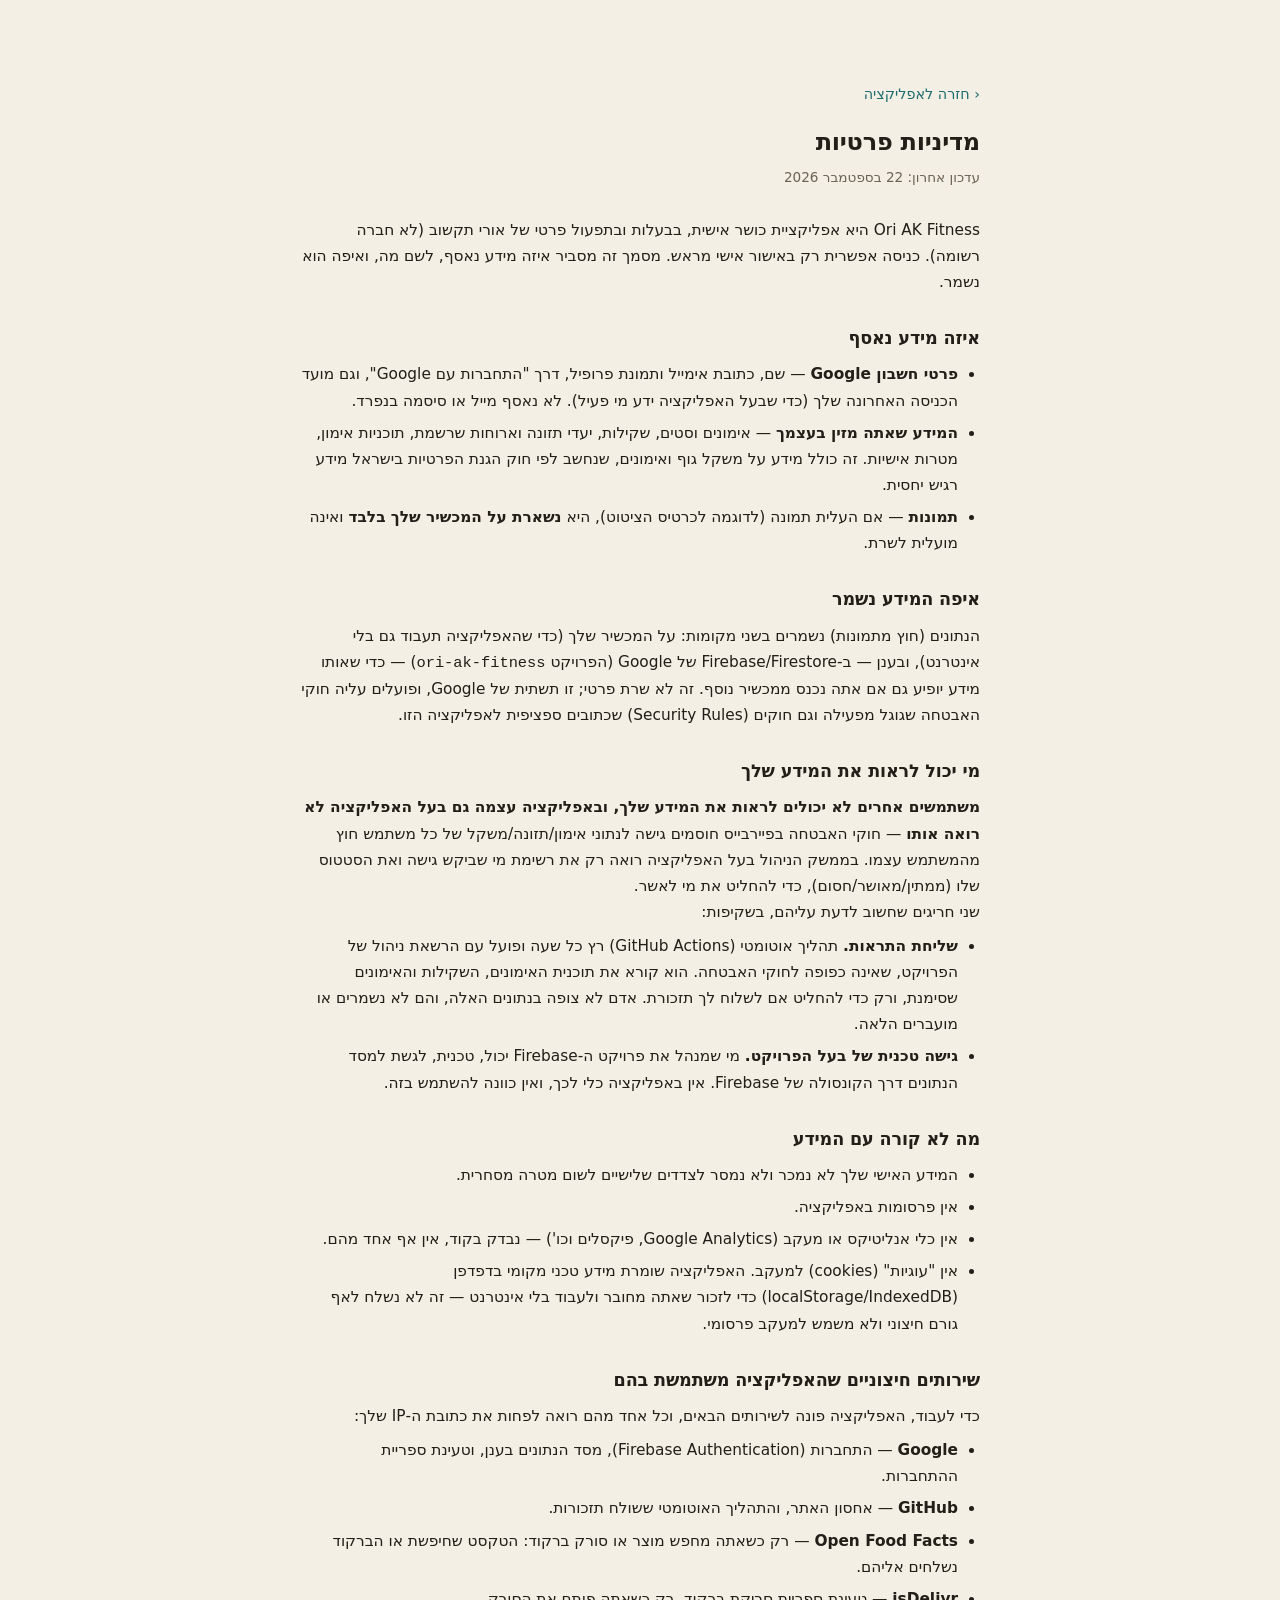
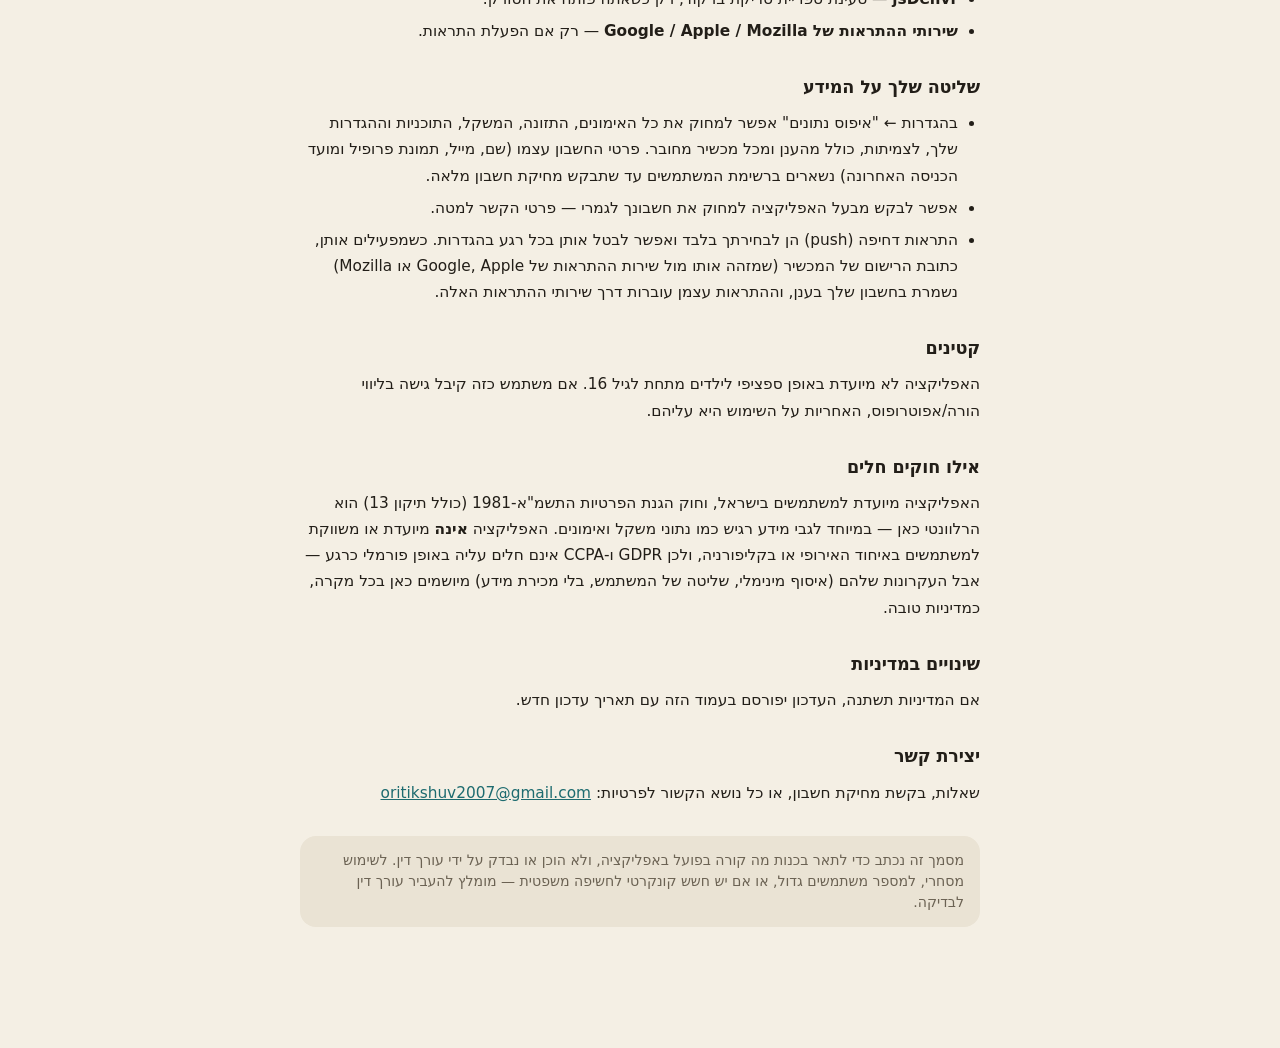
==== commit 812a6c2a: "Fix push-sync ordering and harden the reminder pipeline (audit round 3) Real bugs (from the recent-c" ====
--- a/privacy.html
+++ b/privacy.html
@@ -33,7 +33,7 @@
 
     <h2>איזה מידע נאסף</h2>
     <ul>
-      <li><b>פרטי חשבון Google</b> — שם, כתובת אימייל ותמונת פרופיל, דרך "התחברות עם Google". לא נאסף מייל או סיסמה בנפרד.</li>
+      <li><b>פרטי חשבון Google</b> — שם, כתובת אימייל ותמונת פרופיל, דרך "התחברות עם Google", וגם מועד הכניסה האחרונה שלך (כדי שבעל האפליקציה ידע מי פעיל). לא נאסף מייל או סיסמה בנפרד.</li>
       <li><b>המידע שאתה מזין בעצמך</b> — אימונים וסטים, שקילות, יעדי תזונה וארוחות שרשמת, תוכניות אימון, מטרות אישיות. זה כולל מידע על משקל גוף ואימונים, שנחשב לפי חוק הגנת הפרטיות בישראל מידע רגיש יחסית.</li>
       <li><b>תמונות</b> — אם העלית תמונה (לדוגמה לכרטיס הציטוט), היא <b>נשארת על המכשיר שלך בלבד</b> ואינה מועלית לשרת.</li>
     </ul>
@@ -49,24 +49,52 @@
 
     <h2>מי יכול לראות את המידע שלך</h2>
     <p>
-      <b>רק אתה.</b> חוקי האבטחה בפיירבייס חוסמים גישה לנתוני אימון/תזונה/משקל של
-      כל משתמש חוץ מהמשתמש עצמו — כולל מבעל האפליקציה. בעל האפליקציה רואה רק את
-      רשימת מי שביקש גישה ואת הסטטוס שלו (ממתין/מאושר/חסום), כדי להחליט את מי לאשר.
+      <b>משתמשים אחרים לא יכולים לראות את המידע שלך, ובאפליקציה עצמה גם בעל
+      האפליקציה לא רואה אותו</b> — חוקי האבטחה בפיירבייס חוסמים גישה לנתוני
+      אימון/תזונה/משקל של כל משתמש חוץ מהמשתמש עצמו. בממשק הניהול בעל האפליקציה
+      רואה רק את רשימת מי שביקש גישה ואת הסטטוס שלו (ממתין/מאושר/חסום), כדי להחליט
+      את מי לאשר.
     </p>
+    <p>
+      שני חריגים שחשוב לדעת עליהם, בשקיפות:
+    </p>
+    <ul>
+      <li><b>שליחת התראות.</b> תהליך אוטומטי (GitHub Actions) רץ כל שעה ופועל עם הרשאת
+        ניהול של הפרויקט, שאינה כפופה לחוקי האבטחה. הוא קורא את תוכנית האימונים,
+        השקילות והאימונים שסימנת, ורק כדי להחליט אם לשלוח לך תזכורת. אדם לא צופה
+        בנתונים האלה, והם לא נשמרים או מועברים הלאה.</li>
+      <li><b>גישה טכנית של בעל הפרויקט.</b> מי שמנהל את פרויקט ה-Firebase יכול, טכנית,
+        לגשת למסד הנתונים דרך הקונסולה של Firebase. אין באפליקציה כלי לכך, ואין
+        כוונה להשתמש בזה.</li>
+    </ul>
 
     <h2>מה לא קורה עם המידע</h2>
     <ul>
-      <li>לא נמכר ולא משותף עם צד שלישי, בשום צורה.</li>
+      <li>המידע האישי שלך לא נמכר ולא נמסר לצדדים שלישיים לשום מטרה מסחרית.</li>
       <li>אין פרסומות באפליקציה.</li>
       <li>אין כלי אנליטיקס או מעקב (Google Analytics, פיקסלים וכו') — נבדק בקוד, אין אף אחד מהם.</li>
       <li>אין "עוגיות" (cookies) למעקב. האפליקציה שומרת מידע טכני מקומי בדפדפן (localStorage/IndexedDB) כדי לזכור שאתה מחובר ולעבוד בלי אינטרנט — זה לא נשלח לאף גורם חיצוני ולא משמש למעקב פרסומי.</li>
     </ul>
 
+    <h2>שירותים חיצוניים שהאפליקציה משתמשת בהם</h2>
+    <p>
+      כדי לעבוד, האפליקציה פונה לשירותים הבאים, וכל אחד מהם רואה לפחות את כתובת ה-IP שלך:
+    </p>
+    <ul>
+      <li><b>Google</b> — התחברות (Firebase Authentication), מסד הנתונים בענן, וטעינת ספריית ההתחברות.</li>
+      <li><b>GitHub</b> — אחסון האתר, והתהליך האוטומטי ששולח תזכורות.</li>
+      <li><b>Open Food Facts</b> — רק כשאתה מחפש מוצר או סורק ברקוד: הטקסט שחיפשת או הברקוד נשלחים אליהם.</li>
+      <li><b>jsDelivr</b> — טעינת ספריית סריקת ברקוד, רק כשאתה פותח את הסורק.</li>
+      <li><b>שירותי ההתראות של Google / Apple / Mozilla</b> — רק אם הפעלת התראות.</li>
+    </ul>
+
     <h2>שליטה שלך על המידע</h2>
     <ul>
-      <li>בהגדרות ← "איפוס נתונים" אפשר למחוק את כל המידע האישי שלך, לצמיתות, כולל מהענן ומכל מכשיר מחובר.</li>
+      <li>בהגדרות ← "איפוס נתונים" אפשר למחוק את כל האימונים, התזונה, המשקל, התוכניות וההגדרות שלך, לצמיתות, כולל מהענן ומכל מכשיר מחובר. פרטי החשבון עצמו (שם, מייל, תמונת פרופיל ומועד הכניסה האחרונה) נשארים ברשימת המשתמשים עד שתבקש מחיקת חשבון מלאה.</li>
       <li>אפשר לבקש מבעל האפליקציה למחוק את חשבונך לגמרי — פרטי הקשר למטה.</li>
-      <li>התראות דחיפה (push) הן לבחירתך בלבד ואפשר לבטל אותן בכל רגע בהגדרות.</li>
+      <li>התראות דחיפה (push) הן לבחירתך בלבד ואפשר לבטל אותן בכל רגע בהגדרות. כשמפעילים אותן,
+        כתובת הרישום של המכשיר (שמזהה אותו מול שירות ההתראות של Google, Apple או Mozilla)
+        נשמרת בחשבון שלך בענן, וההתראות עצמן עוברות דרך שירותי ההתראות האלה.</li>
     </ul>
 
     <h2>קטינים</h2>
--- a/css/styles.css
+++ b/css/styles.css
@@ -1666,6 +1666,15 @@
 .gate-lede { color: var(--text-dim); font-size: 1rem; margin-bottom: 26px; }
 
 .gate-auth { margin-bottom: 34px; }
+.gate-consent {
+  display: flex; align-items: flex-start; gap: 10px; cursor: pointer;
+  margin-bottom: 16px; padding: 8px 2px; text-align: start;
+}
+.gate-consent input { width: 20px; height: 20px; flex-shrink: 0; margin-top: 1px; accent-color: var(--gold-deep); }
+.gate-consent span { font-size: .88rem; color: var(--text-dim); line-height: 1.5; }
+.gate-consent a { color: var(--gold-deep); font-weight: 600; }
+/* מהבהב לרגע כדי למשוך תשומת לב אם לוחצים על "התחברות" בלי לסמן */
+.gate-consent.is-required span { color: var(--danger); font-weight: 600; }
 .gate-note { font-size: .85rem; color: var(--text-dim); margin-top: 12px; }
 .gate-note.is-pending { color: var(--warn); font-weight: 700; }
 .gate-note.is-denied { color: var(--danger); font-weight: 700; }
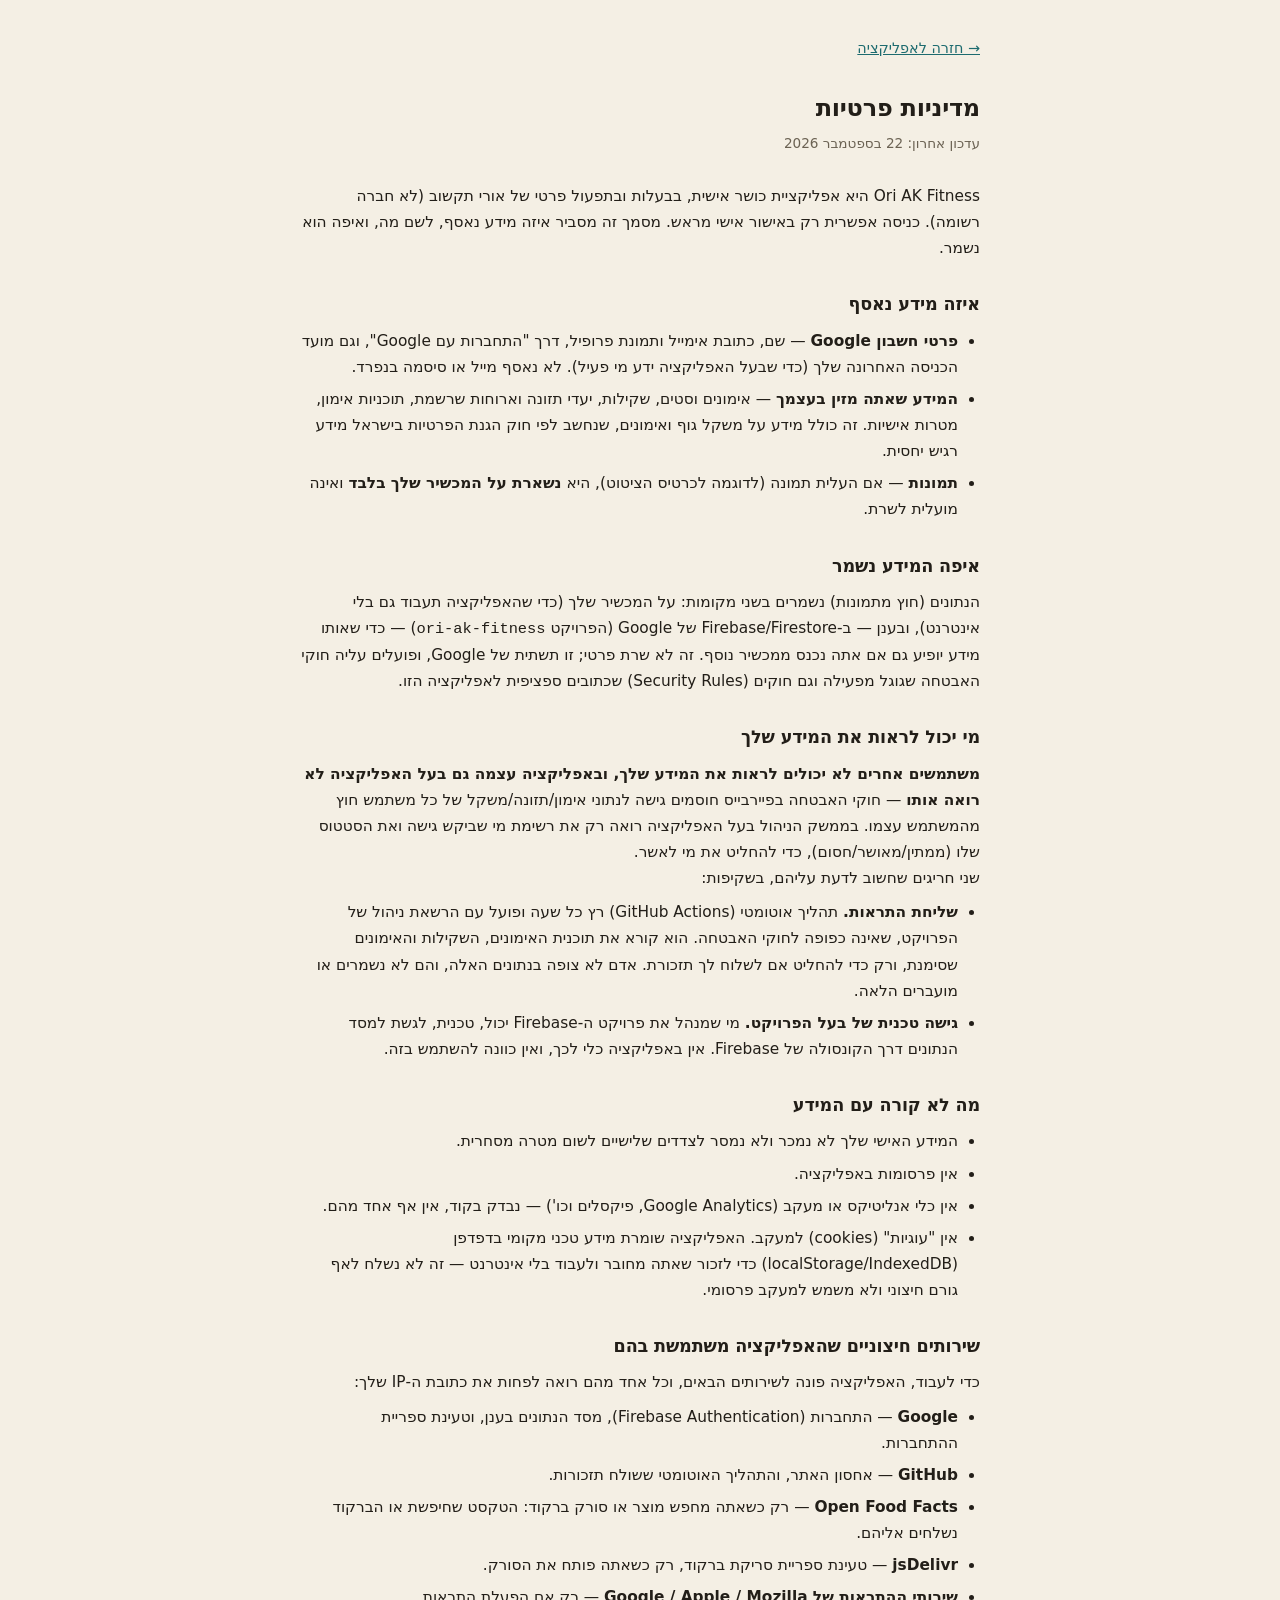
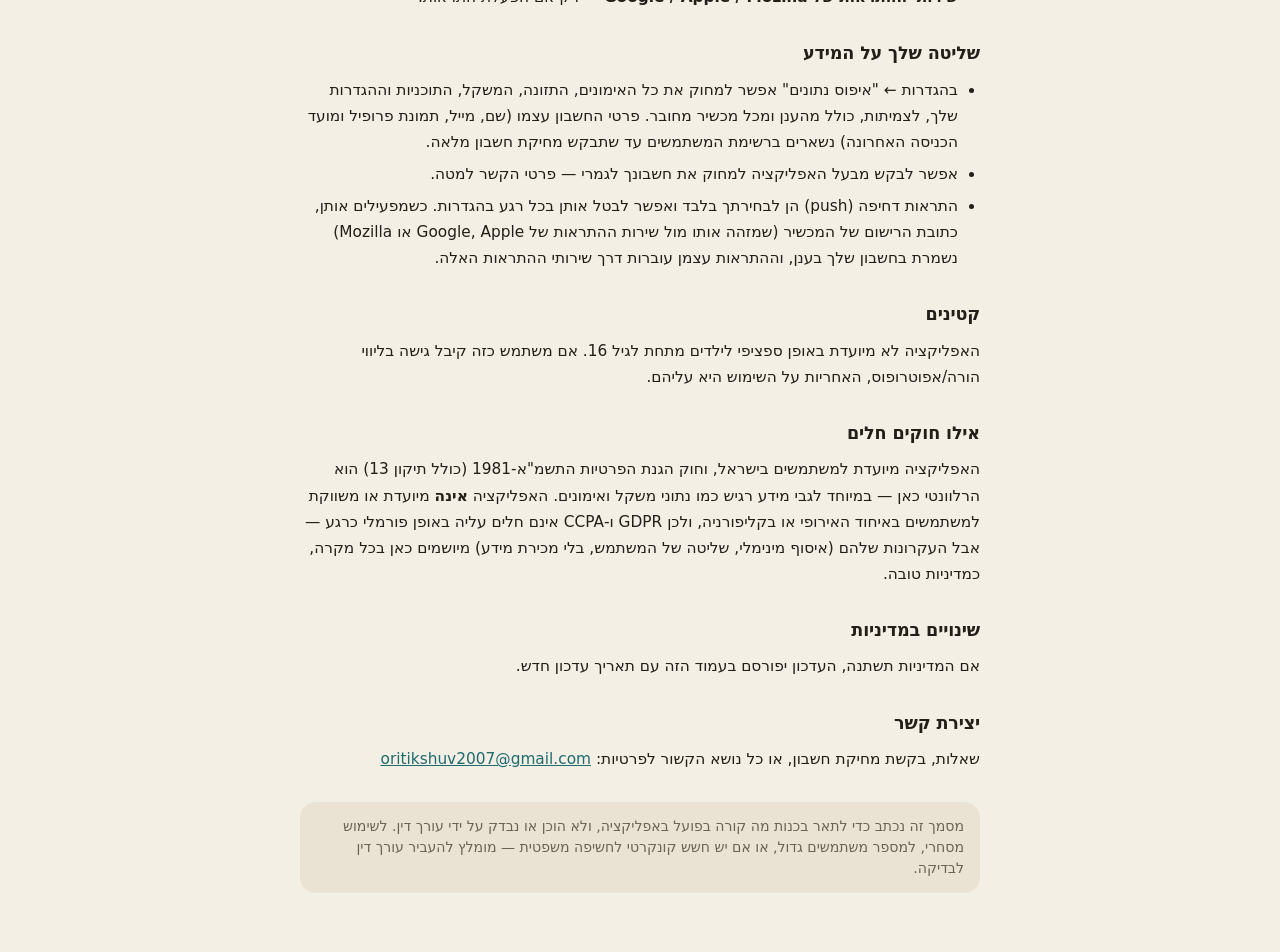
==== commit a9b26a9c: "Audit round 3, part 2: sync data-loss, wizard rerun, feature bugs, a11y Sync / data integrity (cloud" ====
--- a/privacy.html
+++ b/privacy.html
@@ -14,14 +14,14 @@
     .legal-page h2 { font-size: 1.1rem; margin: 30px 0 10px; }
     .legal-page p, .legal-page li { color: var(--text); line-height: 1.7; font-size: .96rem; }
     .legal-page ul { margin: 8px 0; padding-inline-start: 22px; display: flex; flex-direction: column; gap: 6px; }
-    .legal-page a { color: var(--gold-deep); }
-    .legal-back { display: inline-block; margin-bottom: 18px; color: var(--text-dim); font-size: .9rem; text-decoration: none; }
+    .legal-page a { color: var(--gold-text); text-decoration: underline; }
+    .legal-back { display: inline-block; margin-bottom: 18px; padding: 10px 0; min-height: 44px; color: var(--text-dim); font-size: .9rem; text-decoration: none; }
     .legal-note { background: var(--bg-elev-2); border-radius: var(--r-md); padding: 14px 16px; font-size: .88rem; color: var(--text-dim); margin-top: 30px; }
   </style>
 </head>
-<body style="background:var(--bg)">
+<body style="background:var(--bg);padding:0;user-select:text;-webkit-user-select:text">
   <main class="legal-page">
-    <a class="legal-back" href="./">‹ חזרה לאפליקציה</a>
+    <a class="legal-back" href="./">→ חזרה לאפליקציה</a>
     <h1>מדיניות פרטיות</h1>
     <p class="updated">עדכון אחרון: 22 בספטמבר 2026</p>
 
--- a/css/styles.css
+++ b/css/styles.css
@@ -58,6 +58,13 @@
   --today-mark: var(--gold-deep);
   --today-text: var(--gold-deep);
 
+  /* טורקיז כטקסט/קישור: --gold-deep כהה מדי על רקע כהה (2.8:1 על כרטיס),
+     ולכן במצב לילה משתמשים ב-gold הבהיר יותר (4.7:1) */
+  --gold-text: var(--gold-deep);
+
+  /* מסנן לפי הערכה - שדות טופס, תפריטים נפתחים וגלילה נצבעים כמו הערכה */
+  color-scheme: light;
+
   /* טקסט שנקבע שחור-קבוע (ברכת הבית, כותרת האתגר וכו') — שחור על הקרם
      הבהיר של מצב יום נראה מצוין, אבל אותו #000 קבוע על רקע כהה כמעט
      נעלם. נדרס לבאז' של האפליקציה בשני בלוקי מצב הלילה למטה */
@@ -112,6 +119,8 @@
 
   /* אותו סיפור: שחור-קבוע נבלע ברקע הכהה, עובר לבאז' של האפליקציה */
   --hard-black: var(--accent);
+  --gold-text: var(--gold);
+  color-scheme: dark;
 
   --ok:            #25d366;
   --ok-soft:       rgba(37, 211, 102, .22);
@@ -158,6 +167,8 @@
     --today-text: var(--text);
 
     --hard-black: var(--accent);
+    --gold-text: var(--gold);
+    color-scheme: dark;
 
     --ok:            #25d366;
     --ok-soft:       rgba(37, 211, 102, .22);
@@ -409,6 +420,9 @@
 }
 .btn-secondary { background: var(--bg-elev-2); border: 1px solid var(--line); }
 .btn-danger { background: var(--danger); color: #fff; }
+/* כפתור כבוי חייב להיראות כבוי: ל-.btn-primary וחבריו יש צבע/רקע משלהם שדורס את
+   מראה הדפדפן, ובלי זה "טוען…" ו"שומר…" נראים כמו כפתור פעיל שלא מגיב */
+.btn:disabled { opacity: .55; cursor: default; pointer-events: none; }
 .btn-ghost { background: transparent; border: 1px solid var(--line); color: var(--text-dim); }
 .btn-sm { padding: 8px 13px; font-size: .85rem; border-radius: var(--r-sm); }
 .btn-xl { width: 100%; padding: 17px; font-size: 1.08rem; border-radius: var(--r-lg); margin-top: 4px; }
@@ -1493,7 +1507,7 @@
 }
 .li-tag {
   display: inline-block; margin-inline-start: 7px; vertical-align: 1px;
-  background: rgba(29, 107, 111, .1); border: 1px solid rgba(29, 107, 111, .35); color: var(--gold-deep);
+  background: rgba(29, 107, 111, .1); border: 1px solid rgba(29, 107, 111, .35); color: var(--gold-text);
   border-radius: 999px; padding: 1px 8px;
   font-size: .68rem; font-weight: 700; white-space: nowrap;
 }
@@ -1576,7 +1590,7 @@
 .snack-count { min-width: 26px; text-align: center; font-size: 1.05rem; }
 .snack-total {
   text-align: center; font-weight: 700; margin-bottom: 10px;
-  color: var(--gold-deep);
+  color: var(--gold-text);
 }
 .snack-total.is-empty { color: var(--text-dim); font-weight: 400; }
 .snack-quick { margin-top: 14px; }
@@ -1662,7 +1676,7 @@
   font-size: .8rem; font-weight: 700; color: var(--text-dim); margin-bottom: 18px;
 }
 .gate-title { font-size: 1.9rem; line-height: 1.2; margin-bottom: 14px; text-wrap: balance; }
-.gate-title span { color: var(--gold-deep); }
+.gate-title span { color: var(--gold-text); }
 .gate-lede { color: var(--text-dim); font-size: 1rem; margin-bottom: 26px; }
 
 .gate-auth { margin-bottom: 34px; }
@@ -1672,13 +1686,14 @@
 }
 .gate-consent input { width: 20px; height: 20px; flex-shrink: 0; margin-top: 1px; accent-color: var(--gold-deep); }
 .gate-consent span { font-size: .88rem; color: var(--text-dim); line-height: 1.5; }
-.gate-consent a { color: var(--gold-deep); font-weight: 600; }
+.gate-consent a { color: var(--gold-text); font-weight: 600; }
 /* מהבהב לרגע כדי למשוך תשומת לב אם לוחצים על "התחברות" בלי לסמן */
 .gate-consent.is-required span { color: var(--danger); font-weight: 600; }
+.gate-consent .consent-msg { display: block; margin-top: 4px; font-size: .82rem; font-weight: 700; color: var(--danger); }
 .gate-note { font-size: .85rem; color: var(--text-dim); margin-top: 12px; }
 .gate-note.is-pending { color: var(--warn); font-weight: 700; }
 .gate-note.is-denied { color: var(--danger); font-weight: 700; }
-.gate-note a { color: var(--gold-deep); font-weight: 600; }
+.gate-note a { color: var(--gold-text); font-weight: 600; }
 
 .gate-features { display: grid; grid-template-columns: 1fr 1fr; gap: 10px; }
 @media (max-width: 430px) { .gate-features { grid-template-columns: 1fr; } }
@@ -1734,7 +1749,7 @@
 
 
 @media (prefers-reduced-motion: reduce) {
-  *, *::before, *::after { animation-duration: .01ms !important; transition-duration: .01ms !important; }
+  *, *::before, *::after { animation-duration: .01ms !important; animation-iteration-count: 1 !important; transition-duration: .01ms !important; }
 }
 
 /* ===================================================================
